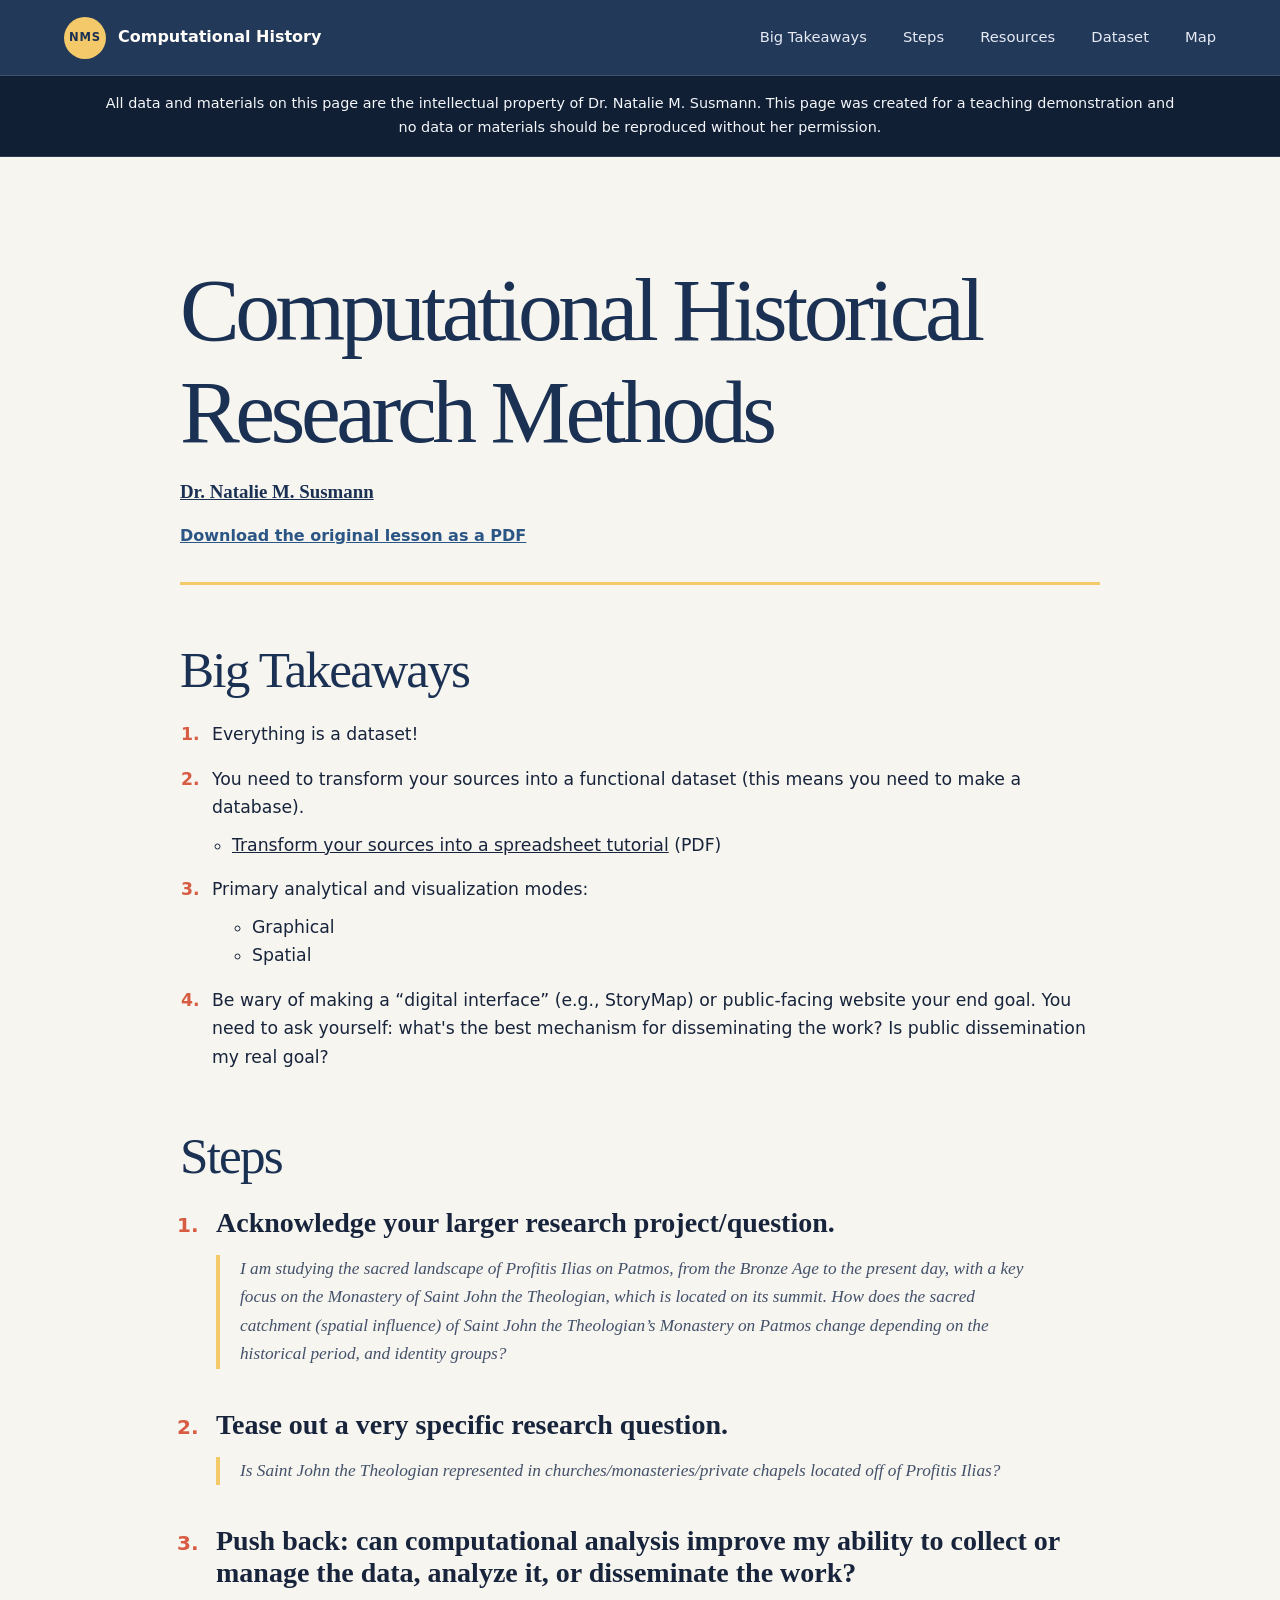
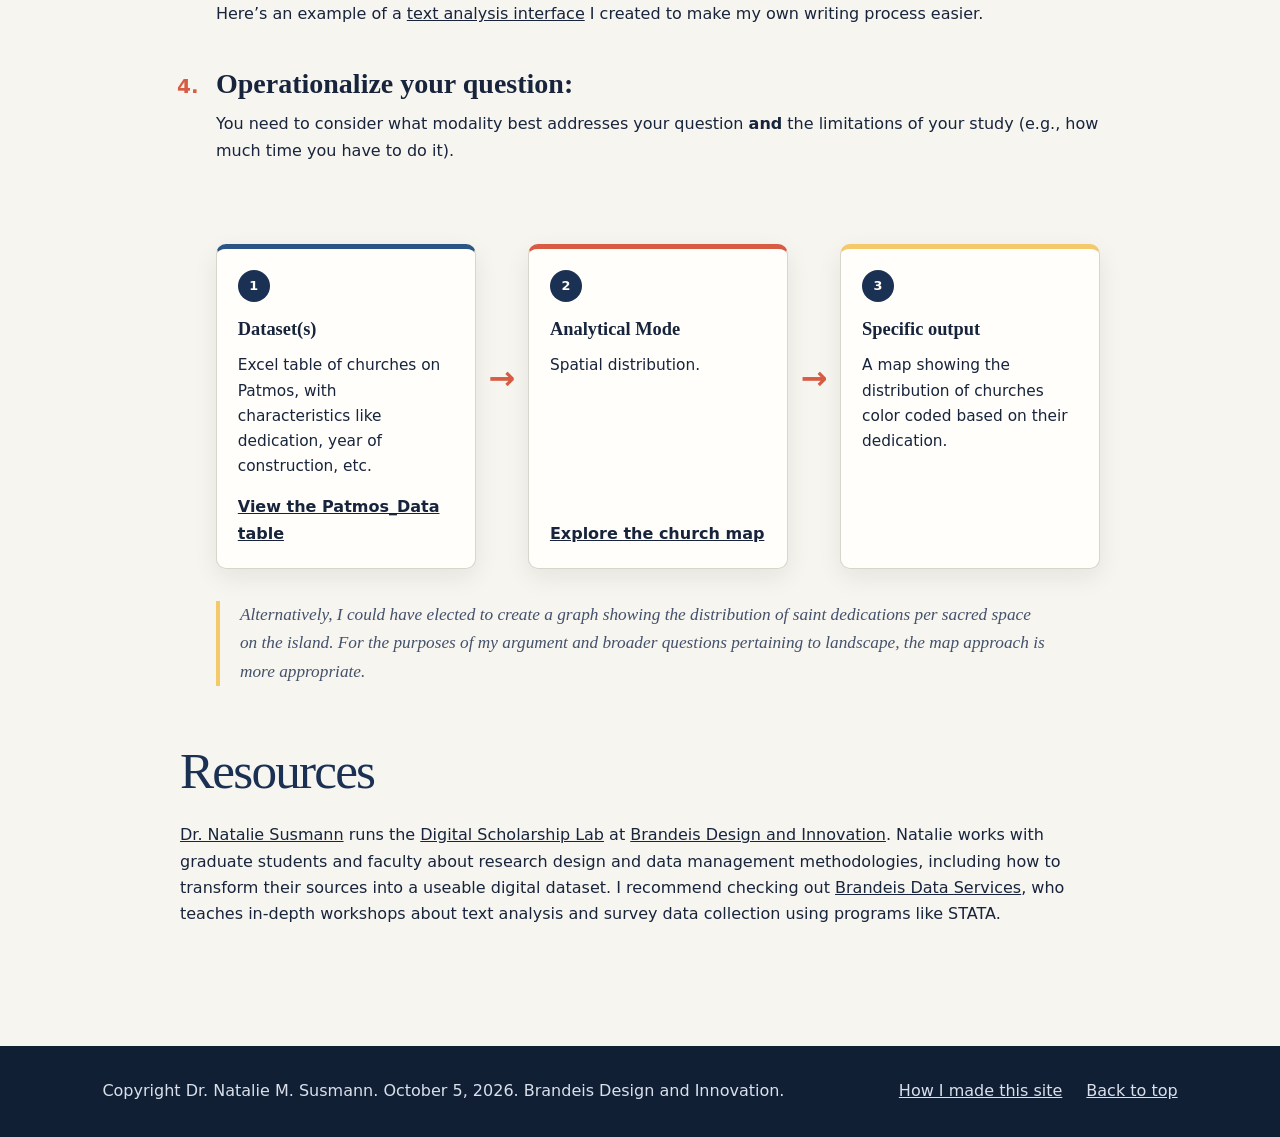
==== index.html @ cb7fd1e1 "Publish computational historical research teaching site" ====
<!doctype html>
<html lang="en">
  <head>
    <meta charset="UTF-8" />
    <meta name="viewport" content="width=device-width, initial-scale=1.0" />
    <meta name="description" content="A teaching guide to computational historical research methods." />
    <title>Computational Historical Research Methods</title>
    <link
      rel="icon"
      type="image/svg+xml"
      href="data:image/svg+xml,%3Csvg xmlns='http://www.w3.org/2000/svg' viewBox='0 0 64 64'%3E%3Crect width='64' height='64' rx='12' fill='%231b3154'/%3E%3Cpath d='M17 15h30v6H17zm0 14h30v6H17zm0 14h20v6H17z' fill='%23f3c969'/%3E%3Ccircle cx='46' cy='46' r='8' fill='%23d85b43'/%3E%3C/svg%3E"
    />
    <link rel="stylesheet" href="styles.css" />
  </head>
  <body class="lesson-page">
    <a class="skip-link" href="#content">Skip to main content</a>

    <header class="site-header">
      <a class="wordmark" href="#top" aria-label="Computational Historical Research Methods, home">
        <span class="wordmark-mark" aria-hidden="true">NMS</span>
        <span>Computational History</span>
      </a>
      <nav aria-label="Page sections">
        <a href="#takeaways">Big Takeaways</a>
        <a href="#steps">Steps</a>
        <a href="#resources">Resources</a>
        <a href="dataset.html">Dataset</a>
        <a href="map.html">Map</a>
      </nav>
    </header>

    <main id="content">
      <aside class="ownership-notice">
        All data and materials on this page are the intellectual property of Dr. Natalie M. Susmann.
        This page was created for a teaching demonstration and no data or materials should be
        reproduced without her permission.
      </aside>

      <article class="lesson-sheet" id="top">
        <header class="lesson-title">
          <h1>Computational Historical Research Methods</h1>
          <p class="lesson-author">
            <a href="https://scholarworks.brandeis.edu/esploro/profile/natalie_susmann">Dr. Natalie M. Susmann</a>
          </p>
          <a class="text-download" href="data/Computational_Historical_Research_Methods.pdf" download>
            Download the original lesson as a PDF
          </a>
        </header>

        <section id="takeaways" aria-labelledby="takeaways-title">
          <h2 id="takeaways-title">Big Takeaways</h2>
          <ol class="plain-list numbered-takeaways">
            <li>Everything is a dataset!</li>
            <li>
              You need to transform your sources into a functional dataset (this means you need to make a database).
              <ul class="resource-list">
                <li><a href="data/DSH_Tutorial_Spreadsheet.pdf">Transform your sources into a spreadsheet tutorial</a> (PDF)</li>
              </ul>
            </li>
            <li>
              Primary analytical and visualization modes:
              <ul>
                <li>Graphical</li>
                <li>Spatial</li>
              </ul>
            </li>
            <li>
              Be wary of making a “digital interface” (e.g., StoryMap) or public-facing website your end goal.
              You need to ask yourself: what's the best mechanism for disseminating the work? Is public
              dissemination my real goal?
            </li>
          </ol>
        </section>

        <section id="steps" aria-labelledby="steps-title">
          <h2 id="steps-title">Steps</h2>
          <ol class="lesson-steps">
            <li>
              <h3>Acknowledge your larger research project/question.</h3>
              <p class="source-example">
                <em>I am studying the sacred landscape of Profitis Ilias on Patmos, from the Bronze Age to the present
                day, with a key focus on the Monastery of Saint John the Theologian, which is located on its summit. How
                does the sacred catchment (spatial influence) of Saint John the Theologian’s Monastery on Patmos change
                depending on the historical period, and identity groups?</em>
              </p>
            </li>

            <li>
              <h3>Tease out a very specific research question.</h3>
              <p class="source-example">
                <em>Is Saint John the Theologian represented in churches/monasteries/private chapels located off of
                Profitis Ilias?</em>
              </p>
            </li>

            <li>
              <h3>Push back: can computational analysis improve my ability to collect or manage the data, analyze it, or disseminate the work?</h3>
              <p>
                Here’s an example of a
                <a href="https://nsusmann.github.io/patmos_public_tourism/">text analysis interface</a>
                I created to make my own writing process easier.
              </p>
            </li>

            <li id="operationalize">
              <h3>Operationalize your question:</h3>
              <p>
                You need to consider what modality best addresses your question <strong>and</strong> the limitations of
                your study (e.g., how much time you have to do it).
              </p>
              <div class="operational-flow" aria-label="Dataset to analytical mode to specific output">
                <section class="flow-step">
                  <span class="flow-number">1</span>
                  <strong>Dataset(s)</strong>
                  <p><em>Excel table of churches on Patmos, with characteristics like dedication, year of construction, etc.</em></p>
                  <a href="dataset.html">View the Patmos_Data table</a>
                </section>
                <span class="flow-arrow" aria-hidden="true">→</span>
                <section class="flow-step">
                  <span class="flow-number">2</span>
                  <strong>Analytical Mode</strong>
                  <p><em>Spatial distribution.</em></p>
                  <a href="map.html">Explore the church map</a>
                </section>
                <span class="flow-arrow" aria-hidden="true">→</span>
                <section class="flow-step">
                  <span class="flow-number">3</span>
                  <strong>Specific output</strong>
                  <p><em>A map showing the distribution of churches color coded based on their dedication.</em></p>
                </section>
              </div>

              <p class="source-example final-example">
                <em>Alternatively, I could have elected to create a graph showing the distribution of saint dedications
                per sacred space on the island. For the purposes of my argument and broader questions pertaining to
                landscape, the map approach is more appropriate.</em>
              </p>
            </li>
          </ol>
        </section>

        <section id="resources" aria-labelledby="resources-title">
          <h2 id="resources-title">Resources</h2>
          <p>
            <a href="https://scholarworks.brandeis.edu/esploro/profile/natalie_susmann">Dr. Natalie Susmann</a>
            runs the <a href="https://www.brandeis.edu/library/design-innovation/digital-scholarship.html">Digital Scholarship Lab</a>
            at <a href="https://www.brandeis.edu/library/design-innovation/">Brandeis Design and Innovation</a>.
            Natalie works with graduate students and faculty about research design and data management methodologies,
            including how to transform their sources into a useable digital dataset. I recommend checking out
            <a href="https://guides.library.brandeis.edu/dataservices">Brandeis Data Services</a>, who teaches in-depth
            workshops about text analysis and survey data collection using programs like STATA.
          </p>
        </section>
      </article>
    </main>

    <footer>
      <p>Copyright Dr. Natalie M. Susmann. October 5, 2026. Brandeis Design and Innovation.</p>
      <div class="footer-links">
        <a href="how-i-made-this-site.html">How I made this site</a>
        <a href="#top">Back to top</a>
      </div>
    </footer>
  </body>
</html>
---- styles.css ----
:root {
  --ink: #17243c;
  --ink-soft: #43516b;
  --paper: #f7f5ef;
  --white: #fffefa;
  --navy: #1b3154;
  --blue: #2a5585;
  --gold: #f3c969;
  --gold-soft: #fff1c4;
  --coral: #d85b43;
  --line: #d8d5cb;
  --shadow: 0 16px 50px rgba(23, 36, 60, 0.1);
  --radius: 18px;
  font-family: Inter, ui-sans-serif, system-ui, -apple-system, BlinkMacSystemFont, "Segoe UI", sans-serif;
  color: var(--ink);
  background: var(--paper);
  font-synthesis: none;
}

* { box-sizing: border-box; }

html { scroll-behavior: smooth; }

body { margin: 0; background: var(--paper); line-height: 1.65; }

a { color: inherit; }

.skip-link {
  position: fixed;
  top: 0.5rem;
  left: 0.5rem;
  z-index: 100;
  padding: 0.75rem 1rem;
  color: white;
  background: var(--navy);
  transform: translateY(-150%);
}

.skip-link:focus { transform: translateY(0); }

.site-header {
  position: sticky;
  top: 0;
  z-index: 10;
  display: flex;
  align-items: center;
  justify-content: space-between;
  min-height: 76px;
  padding: 0.75rem clamp(1.25rem, 5vw, 5rem);
  color: var(--white);
  background: rgba(27, 49, 84, 0.96);
  border-bottom: 1px solid rgba(255, 255, 255, 0.12);
  backdrop-filter: blur(12px);
}

.wordmark { display: inline-flex; gap: 0.75rem; align-items: center; font-weight: 750; text-decoration: none; }

.wordmark-mark {
  display: grid;
  place-items: center;
  width: 42px;
  height: 42px;
  color: var(--navy);
  background: var(--gold);
  border-radius: 50%;
  font-size: 0.72rem;
  letter-spacing: 0.08em;
}

nav { display: flex; gap: clamp(0.9rem, 3vw, 2.25rem); }
nav a { font-size: 0.92rem; text-decoration: none; color: #e6ebf4; }
nav a:hover, nav a:focus-visible { color: var(--gold); }

.ownership-notice {
  margin: 0;
  padding: 1rem clamp(1.25rem, 8vw, 9rem);
  color: #f4f6fa;
  background: #111f35;
  border-bottom: 1px solid rgba(255, 255, 255, 0.12);
  font-size: 0.9rem;
  text-align: center;
}

.practice-banner {
  margin: 0;
  padding: 0.9rem clamp(1.25rem, 8vw, 9rem);
  color: var(--navy);
  background: var(--gold);
  font-family: Georgia, "Times New Roman", serif;
  font-size: clamp(1.05rem, 2vw, 1.3rem);
  font-weight: 700;
  text-align: center;
}

.hero {
  display: grid;
  grid-template-columns: minmax(0, 1.3fr) minmax(300px, 0.7fr);
  gap: clamp(2rem, 7vw, 7rem);
  align-items: center;
  min-height: 680px;
  padding: clamp(5rem, 10vw, 9rem) clamp(1.25rem, 8vw, 9rem);
  color: var(--white);
  background:
    radial-gradient(circle at 78% 24%, rgba(243, 201, 105, 0.18), transparent 24%),
    repeating-linear-gradient(120deg, transparent 0 80px, rgba(255, 255, 255, 0.025) 80px 81px),
    var(--navy);
}

.eyebrow, .card-label, .step-label, .example-kicker {
  margin: 0 0 0.7rem;
  font-size: 0.78rem;
  font-weight: 800;
  letter-spacing: 0.14em;
  text-transform: uppercase;
}

.eyebrow { color: var(--coral); }
.hero .eyebrow, .process-card .card-label { color: var(--gold); }

h1, h2, h3, h4, p { margin-top: 0; }
h1, h2, h3, h4 { line-height: 1.14; }

h1 {
  max-width: 840px;
  margin-bottom: 1.4rem;
  font-family: Georgia, "Times New Roman", serif;
  font-size: clamp(3rem, 7vw, 6.8rem);
  font-weight: 500;
  letter-spacing: -0.05em;
}

h1 em { color: var(--gold); font-weight: inherit; }

.lede { max-width: 660px; margin-bottom: 2.25rem; color: #dce4f1; font-size: clamp(1.1rem, 2vw, 1.35rem); }

.button, .copy-button {
  display: inline-flex;
  align-items: center;
  justify-content: center;
  min-height: 48px;
  padding: 0.7rem 1.15rem;
  border: 0;
  border-radius: 8px;
  background: var(--gold);
  color: var(--navy);
  font: inherit;
  font-weight: 800;
  text-decoration: none;
  cursor: pointer;
}

.button:hover, .button:focus-visible, .copy-button:hover, .copy-button:focus-visible { background: #ffda7c; }

.process-card {
  padding: clamp(1.5rem, 3vw, 2.2rem);
  border: 1px solid rgba(255, 255, 255, 0.18);
  border-radius: var(--radius);
  background: rgba(255, 255, 255, 0.07);
  box-shadow: var(--shadow);
}

.process-card ol { margin: 0; padding: 0; list-style: none; }
.process-card li { display: flex; gap: 1rem; align-items: center; padding: 1.05rem 0; border-top: 1px solid rgba(255, 255, 255, 0.14); }
.process-card li span { color: var(--gold); font-size: 0.78rem; font-weight: 800; }

.section { padding: clamp(4.5rem, 9vw, 8rem) clamp(1.25rem, 8vw, 9rem); }

.section-heading { margin-bottom: 2.5rem; }
h2 { max-width: 850px; margin-bottom: 1rem; font-family: Georgia, "Times New Roman", serif; font-size: clamp(2.25rem, 5vw, 4.7rem); font-weight: 500; letter-spacing: -0.035em; }

.takeaway-grid { display: grid; grid-template-columns: repeat(2, 1fr); gap: 1rem; }

.takeaway {
  min-height: 260px;
  padding: clamp(1.5rem, 3vw, 2.4rem);
  border: 1px solid var(--line);
  border-radius: var(--radius);
  background: var(--white);
}

.takeaway-featured { color: var(--white); background: var(--blue); border-color: var(--blue); }
.takeaway-caution { background: var(--gold-soft); border-color: #e6c461; }
.takeaway-number { display: inline-block; margin-bottom: 3.5rem; color: var(--coral); font-size: 0.8rem; font-weight: 850; }
.takeaway-featured .takeaway-number { color: var(--gold); }
.takeaway h3 { max-width: 480px; margin-bottom: 0.75rem; font-family: Georgia, "Times New Roman", serif; font-size: clamp(1.5rem, 3vw, 2.2rem); font-weight: 500; }
.takeaway p { max-width: 590px; margin-bottom: 0; color: var(--ink-soft); }
.takeaway-featured p { color: #e5edf7; }
.takeaway-link { display: inline-block; margin-top: 1.2rem; color: var(--navy); font-weight: 800; }
.takeaway-link:hover, .takeaway-link:focus-visible { color: var(--coral); }

.example-slot {
  display: grid;
  grid-template-columns: 1fr 1fr;
  gap: 1.5rem;
  align-items: center;
  margin-top: 1rem;
  padding: 1.25rem 1.5rem;
  border: 2px dashed #aeb4bf;
  border-radius: 14px;
  color: var(--ink-soft);
  background: rgba(255, 255, 255, 0.35);
}

.example-slot h3, .example-slot h4 { margin-bottom: 0; color: var(--ink); }
.example-kicker { margin-bottom: 0.25rem; color: var(--coral); }
.placeholder { margin: 0; font-style: italic; text-align: right; }

.resource-card {
  display: grid;
  grid-template-columns: minmax(0, 1.2fr) minmax(280px, 0.8fr);
  gap: 2rem;
  align-items: center;
  margin-top: 1.5rem;
  padding: clamp(1.5rem, 4vw, 2.5rem);
  border-radius: var(--radius);
  color: var(--white);
  background: var(--navy);
  box-shadow: var(--shadow);
}

.resource-card h3 { margin-bottom: 0.7rem; font-family: Georgia, "Times New Roman", serif; font-size: clamp(1.65rem, 3vw, 2.4rem); font-weight: 500; }
.resource-card p:not(.example-kicker) { margin-bottom: 0; color: #dce4f1; }
.resource-card .example-kicker { color: var(--gold); }
.resource-actions { display: grid; gap: 0.7rem; }
.resource-link { display: flex; justify-content: space-between; gap: 1rem; padding: 0.9rem 1rem; border: 1px solid rgba(255, 255, 255, 0.2); border-radius: 8px; background: rgba(255, 255, 255, 0.08); font-weight: 750; text-decoration: none; }
.resource-link:hover, .resource-link:focus-visible { border-color: var(--gold); background: rgba(243, 201, 105, 0.12); }
.resource-link span { color: var(--gold); font-size: 0.75rem; letter-spacing: 0.08em; }

.method { background: var(--white); }
.method-heading { display: grid; grid-template-columns: 1.6fr 0.8fr; gap: 3rem; align-items: end; }
.method-heading > p { color: var(--ink-soft); font-size: 1.08rem; }
.steps { max-width: 1180px; margin: 0 auto; }
.step { display: grid; grid-template-columns: 90px 1fr; gap: clamp(1.2rem, 4vw, 3rem); padding: 4rem 0; border-top: 1px solid var(--line); }
.step-marker span { display: grid; place-items: center; width: 62px; height: 62px; border-radius: 50%; color: var(--white); background: var(--navy); font-weight: 850; }
.step-label { color: var(--coral); }
.step h3 { max-width: 860px; font-family: Georgia, "Times New Roman", serif; font-size: clamp(1.8rem, 3.4vw, 3.2rem); font-weight: 500; }
blockquote { margin: 2rem 0 0; padding: 1.5rem 1.75rem; border-left: 5px solid var(--gold); background: var(--paper); font-family: Georgia, "Times New Roman", serif; font-size: clamp(1.05rem, 2vw, 1.25rem); }
.step-question { max-width: 800px; font-size: 1.18rem; }
.challenge-grid { display: grid; grid-template-columns: repeat(3, 1fr); gap: 0.75rem; margin: 1.75rem 0; }
.challenge-grid span { padding: 1rem; border: 1px solid var(--line); border-radius: 10px; background: var(--paper); text-align: center; font-weight: 750; }
.compact { margin-top: 2rem; }
.operation-grid { display: grid; grid-template-columns: repeat(3, 1fr); gap: 1rem; margin: 2rem 0; }
.operation-grid section { padding: 1.5rem; border-radius: 14px; color: white; background: var(--navy); }
.operation-grid section:nth-child(2) { background: var(--blue); }
.operation-grid section:nth-child(3) { color: var(--navy); background: var(--gold); }
.operation-grid h4 { font-size: 1.25rem; }
.operation-grid p { margin-bottom: 0; }
.operation-number { font-size: 0.78rem; font-weight: 850; opacity: 0.8; }
.operation-link { display: inline-block; margin-top: 1.1rem; color: var(--gold); font-weight: 800; }
.operation-grid section:nth-child(2) .operation-link { color: var(--gold); }
.operation-grid section:nth-child(3) .operation-link { color: var(--navy); }
.alternative { margin-top: 1rem; padding: 2rem; border: 1px solid var(--line); border-radius: var(--radius); background: var(--paper); }
.alternative .callout { margin: 1.5rem 0 0; padding-top: 1.5rem; border-top: 1px solid var(--line); }

.framework {
  display: grid;
  grid-template-columns: 1fr auto;
  gap: 1.5rem 3rem;
  align-items: center;
  color: var(--white);
  background: var(--coral);
}
.framework .eyebrow { color: var(--gold-soft); }
.framework h2 { margin-bottom: 0.8rem; font-size: clamp(2.25rem, 5vw, 4rem); }
.framework p { max-width: 780px; margin-bottom: 0; }
.copy-status { grid-column: 2; min-height: 1.6rem; font-size: 0.9rem; text-align: center; }

footer { display: flex; justify-content: space-between; padding: 2rem clamp(1.25rem, 8vw, 9rem); color: #d9e0ec; background: #111f35; }
footer p { margin: 0; }

.back-link { color: #e6ebf4; font-weight: 700; text-decoration: none; }
.back-link:hover, .back-link:focus-visible { color: var(--gold); }
.dataset-notice { padding-top: 1.2rem; padding-bottom: 1.2rem; background: var(--coral); }

.dataset-page main { min-height: 75vh; }
.dataset-intro { padding: clamp(4rem, 8vw, 7rem) clamp(1.25rem, 6vw, 6rem) 2.5rem; color: var(--white); background: var(--navy); }
.dataset-intro h1, .map-intro h1 { max-width: none; margin-bottom: 1rem; font-size: clamp(2.8rem, 6vw, 5.6rem); }
.dataset-intro > p:not(.eyebrow):not(.table-summary) { max-width: 850px; color: #dce4f1; font-size: 1.1rem; }
.dataset-actions { display: grid; grid-template-columns: minmax(240px, 1fr); gap: 0.45rem; max-width: 760px; margin-top: 2rem; }
.dataset-actions label { font-size: 0.83rem; font-weight: 800; letter-spacing: 0.06em; text-transform: uppercase; }
.dataset-actions input { min-height: 52px; padding: 0.8rem 1rem; border: 2px solid transparent; border-radius: 8px; color: var(--ink); background: var(--white); font: inherit; }
.dataset-actions input:focus { border-color: var(--gold); outline: none; }
.table-summary { margin: 1rem 0 0; color: var(--gold); font-weight: 750; }
.table-shell { position: relative; margin: clamp(1rem, 3vw, 2.5rem); overflow: auto; max-height: 72vh; border: 1px solid var(--line); border-radius: 12px; background: var(--white); box-shadow: var(--shadow); }
.table-shell table { width: max-content; min-width: 100%; border-collapse: separate; border-spacing: 0; font-size: 0.88rem; }
.table-shell th, .table-shell td { max-width: 360px; padding: 0.75rem 0.9rem; border-right: 1px solid #e2e4e8; border-bottom: 1px solid #e2e4e8; vertical-align: top; text-align: left; overflow-wrap: anywhere; }
.table-shell th { position: sticky; top: 0; z-index: 2; min-width: 110px; color: var(--white); background: var(--blue); font-size: 0.78rem; text-transform: capitalize; }
.table-shell th button { all: unset; display: flex; gap: 0.45rem; align-items: center; width: 100%; color: inherit; font: inherit; font-weight: 800; cursor: pointer; }
.table-shell th button::after { content: "↕"; margin-left: auto; color: var(--gold); font-size: 0.9rem; }
.table-shell th button[data-direction="ascending"]::after { content: "↑"; }
.table-shell th button[data-direction="descending"]::after { content: "↓"; }
.table-shell th button:focus-visible { outline: 2px solid var(--gold); outline-offset: 3px; }
.table-shell tbody tr:nth-child(even) { background: #f3f6f9; }
.table-shell tbody tr:hover { background: var(--gold-soft); }
.table-empty { padding: 3rem; text-align: center; }

.map-page main { min-height: 78vh; background: #e8edf2; }
.map-intro { display: grid; grid-template-columns: minmax(0, 1fr) auto; gap: 2rem; align-items: end; padding: clamp(3rem, 6vw, 5rem) clamp(1.25rem, 5vw, 5rem) 2.5rem; color: var(--white); background: var(--navy); }
.map-intro > div > p:last-child { max-width: 760px; margin-bottom: 0; color: #dce4f1; }
.map-modes { display: flex; flex-wrap: wrap; gap: 0.55rem; max-width: 520px; margin: 0; padding: 0; border: 0; }
.map-modes legend { width: 100%; margin-bottom: 0.25rem; color: var(--gold); font-size: 0.78rem; font-weight: 800; letter-spacing: 0.12em; text-transform: uppercase; }
.map-modes label { display: flex; gap: 0.45rem; align-items: center; padding: 0.65rem 0.8rem; border: 1px solid rgba(255, 255, 255, 0.2); border-radius: 8px; background: rgba(255, 255, 255, 0.07); cursor: pointer; }
.map-modes label:has(input:checked) { color: var(--navy); background: var(--gold); border-color: var(--gold); }
.map-layout { display: grid; grid-template-columns: minmax(0, 1fr) 310px; gap: 1rem; padding: 1rem; }
.map-frame { position: relative; min-height: 680px; overflow: hidden; border-radius: 14px; background: #c8d2dc; box-shadow: var(--shadow); }
#church-map, .map-fallback { width: 100%; height: 100%; min-height: 680px; border: 0; }
.map-setup { position: absolute; top: 1rem; right: 1rem; max-width: 420px; padding: 1rem 1.2rem; border: 1px solid #d5ab44; border-radius: 10px; color: var(--ink); background: rgba(255, 241, 196, 0.96); box-shadow: var(--shadow); }
.map-setup p:last-child { margin-bottom: 0; }
.map-setup code { font-size: 0.9em; }
.map-legend { max-height: 680px; overflow: auto; padding: 1.5rem; border-radius: 14px; background: var(--white); box-shadow: var(--shadow); }
.map-legend h2 { margin-bottom: 1rem; font-size: 1.8rem; }
.legend-item { display: flex; gap: 0.65rem; align-items: center; padding: 0.38rem 0; font-size: 0.88rem; }
.legend-swatch { flex: 0 0 auto; width: 16px; height: 16px; border: 2px solid white; border-radius: 50%; box-shadow: 0 0 0 1px #a4abb6; }
.year-ramp { display: flex; justify-content: space-between; margin-bottom: 0.8rem; padding-top: 1.15rem; background: linear-gradient(90deg, hsl(44 78% 57%), hsl(10 78% 50%)) top / 100% 12px no-repeat; font-size: 0.82rem; font-weight: 750; }
.map-count { margin: 1.2rem 0 0; padding-top: 1rem; border-top: 1px solid var(--line); color: var(--ink-soft); font-size: 0.9rem; }
.map-popup { display: grid; gap: 0.25rem; min-width: 200px; color: var(--ink); }
.map-popup strong { font-family: Georgia, "Times New Roman", serif; font-size: 1.05rem; }
.map-popup span { font-size: 0.88rem; }

@media (max-width: 850px) {
  .site-header nav { display: none; }
  .hero { grid-template-columns: 1fr; min-height: auto; }
  .process-card { max-width: 520px; }
  .takeaway-grid, .method-heading, .operation-grid, .resource-card, .map-intro, .map-layout { grid-template-columns: 1fr; }
  .step { grid-template-columns: 62px 1fr; }
  .challenge-grid { grid-template-columns: 1fr; }
  .framework { grid-template-columns: 1fr; }
  .copy-button { width: fit-content; }
  .copy-status { grid-column: auto; text-align: left; }
  .map-legend { max-height: none; }
}

@media (max-width: 560px) {
  .site-header { min-height: 66px; }
  .wordmark > span:last-child { display: none; }
  .hero { padding-top: 4.5rem; }
  h1 { font-size: clamp(2.65rem, 14vw, 4.2rem); }
  .step { grid-template-columns: 1fr; padding: 3rem 0; }
  .step-marker span { width: 52px; height: 52px; }
  .example-slot { grid-template-columns: 1fr; }
  .placeholder { text-align: left; }
  footer { flex-direction: column; gap: 0.75rem; }
  .back-link { max-width: 180px; font-size: 0.82rem; text-align: right; }
  .map-frame, #church-map, .map-fallback { min-height: 540px; }
}

@media (prefers-reduced-motion: reduce) {
  html { scroll-behavior: auto; }
}

/* Main lesson: intentionally follows the source handout's simple list structure. */
.lesson-page { background: var(--paper); }
.lesson-page .ownership-notice { position: relative; }
.lesson-sheet { width: min(920px, calc(100% - 2.5rem)); margin: 0 auto; padding: clamp(3.5rem, 8vw, 7rem) 0; }
.lesson-title { margin-bottom: 3.5rem; padding-bottom: 2rem; border-bottom: 3px solid var(--gold); }
.lesson-title h1 { max-width: 850px; margin-bottom: 1.25rem; color: var(--navy); font-size: clamp(2.8rem, 7vw, 5.7rem); }
.lesson-author { margin: -0.45rem 0 1rem; font-family: Georgia, "Times New Roman", serif; font-size: 1.18rem; }
.lesson-author a { color: var(--navy); font-weight: 700; }
.text-download { display: inline-block; color: var(--blue); font-weight: 800; }
.lesson-sheet section { margin-top: 3.5rem; }
.lesson-sheet h2 { margin-bottom: 1.35rem; color: var(--navy); font-size: clamp(2rem, 4vw, 3.25rem); }
.lesson-sheet h3 { margin-bottom: 0.75rem; color: var(--ink); font-family: Georgia, "Times New Roman", serif; font-size: clamp(1.3rem, 2.4vw, 1.75rem); font-weight: 600; }
.plain-list, .lesson-steps { padding-left: 1.6rem; }
.plain-list > li { margin-bottom: 1rem; padding-left: 0.4rem; font-size: 1.08rem; }
.numbered-takeaways > li::marker { color: var(--coral); font-weight: 900; }
.plain-list ul { margin-top: 0.55rem; }
.resource-list { padding-left: 1.25rem; }
.resource-list li { margin: 0.25rem 0; }
.lesson-steps > li { margin-bottom: 2.5rem; padding-left: 0.65rem; }
.lesson-steps > li::marker { color: var(--coral); font-size: 1.25rem; font-weight: 900; }
.source-example { max-width: 830px; margin: 1rem 0 0; padding-left: 1.25rem; border-left: 4px solid var(--gold); color: var(--ink-soft); font-family: Georgia, "Times New Roman", serif; font-size: 1.08rem; }
.operational-flow { display: grid; grid-template-columns: minmax(0, 1fr) auto minmax(0, 1fr) auto minmax(0, 1fr); gap: 0.8rem; align-items: stretch; margin: 1.5rem 0 0; }
.flow-step { display: flex; flex-direction: column; min-width: 0; padding: 1.3rem; border: 1px solid var(--line); border-top: 5px solid var(--blue); border-radius: 10px; background: var(--white); box-shadow: 0 8px 24px rgba(17, 31, 53, 0.08); }
.flow-step:nth-of-type(2) { border-top-color: var(--coral); }
.flow-step:nth-of-type(3) { border-top-color: var(--gold); }
.flow-number { display: grid; place-items: center; width: 2rem; height: 2rem; margin-bottom: 0.75rem; border-radius: 50%; color: var(--white); background: var(--navy); font-size: 0.8rem; font-weight: 900; }
.flow-step strong { font-family: Georgia, "Times New Roman", serif; font-size: 1.15rem; }
.flow-step p { margin: 0.55rem 0 0.9rem; font-size: 0.96rem; }
.flow-step a { width: fit-content; margin-top: auto; font-weight: 800; }
.flow-arrow { align-self: center; color: var(--coral); font-size: 2rem; font-weight: 900; }
.final-example { margin-top: 2rem; }
.footer-links { display: flex; flex-wrap: wrap; gap: 1rem 1.5rem; }
.process-page .lesson-sheet { max-width: 860px; }
.process-page .lesson-sheet > p, .process-page .lesson-sheet li { font-size: 1.06rem; }
.process-page .lesson-sheet ol { padding-left: 1.6rem; }
.process-page .lesson-sheet li { margin-bottom: 1.2rem; padding-left: 0.35rem; }
.model-note { margin-top: 2rem; padding-top: 1.25rem; border-top: 1px solid var(--line); color: var(--ink-soft); }

@media (max-width: 560px) {
  .lesson-sheet { width: min(100% - 2rem, 920px); padding-top: 2.5rem; }
  .lesson-title { margin-bottom: 2.5rem; }
  .lesson-sheet section { margin-top: 2.5rem; }
  .operational-flow { grid-template-columns: 1fr; }
  .flow-arrow { transform: rotate(90deg); justify-self: center; }
}
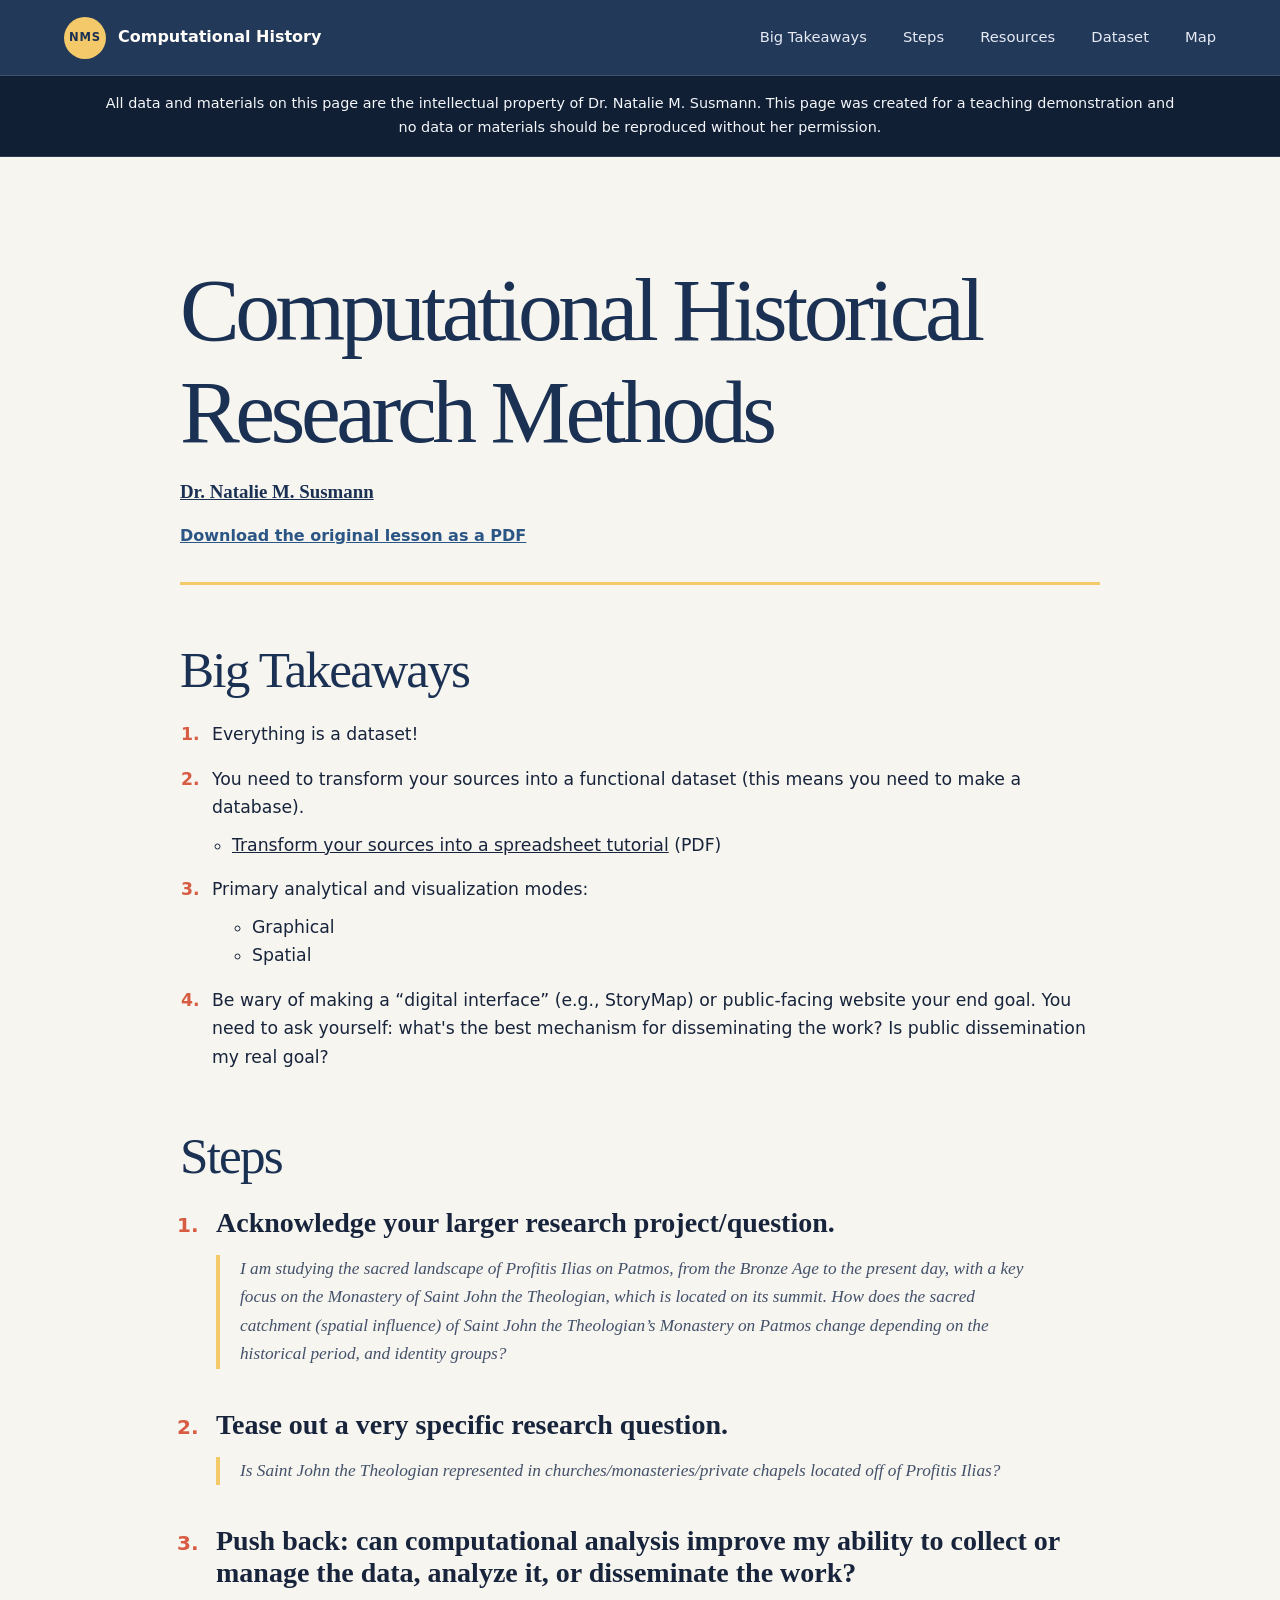
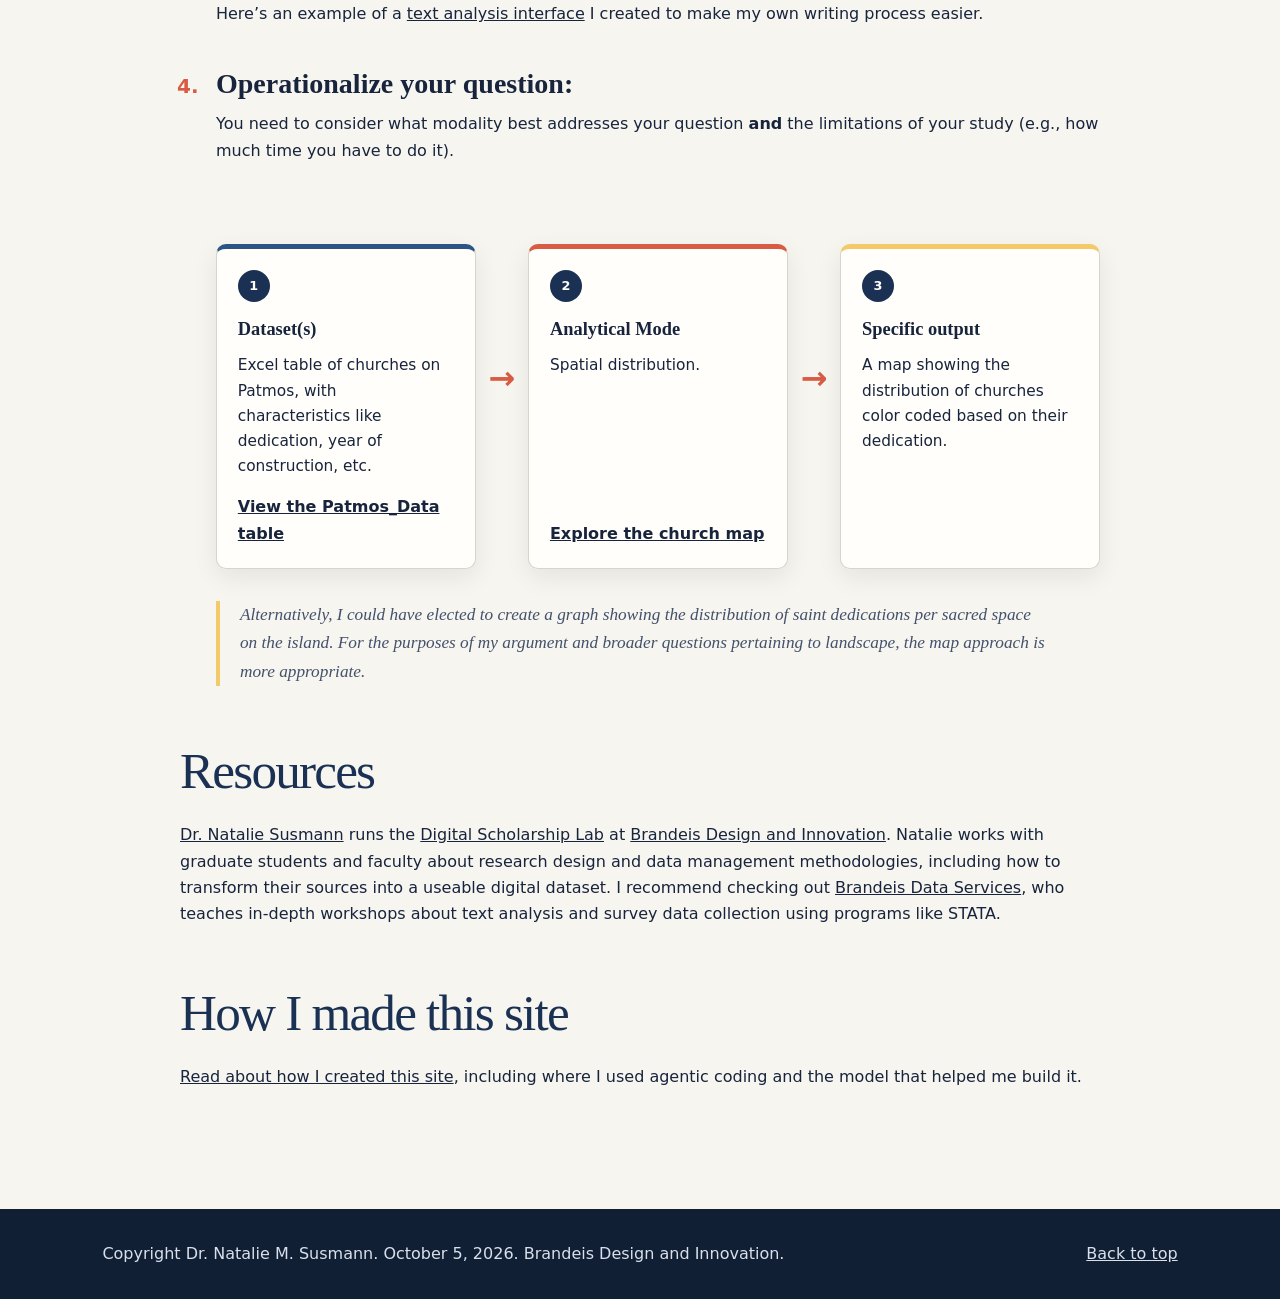
==== commit 8be60da2: "Move site creation link into resources" ====
--- a/index.html
+++ b/index.html
@@ -151,13 +151,20 @@
             workshops about text analysis and survey data collection using programs like STATA.
           </p>
         </section>
+
+        <section id="how-i-made-this-site" aria-labelledby="how-i-made-title">
+          <h2 id="how-i-made-title">How I made this site</h2>
+          <p>
+            <a href="how-i-made-this-site.html">Read about how I created this site</a>, including where I used
+            agentic coding and the model that helped me build it.
+          </p>
+        </section>
       </article>
     </main>
 
     <footer>
       <p>Copyright Dr. Natalie M. Susmann. October 5, 2026. Brandeis Design and Innovation.</p>
       <div class="footer-links">
-        <a href="how-i-made-this-site.html">How I made this site</a>
         <a href="#top">Back to top</a>
       </div>
     </footer>
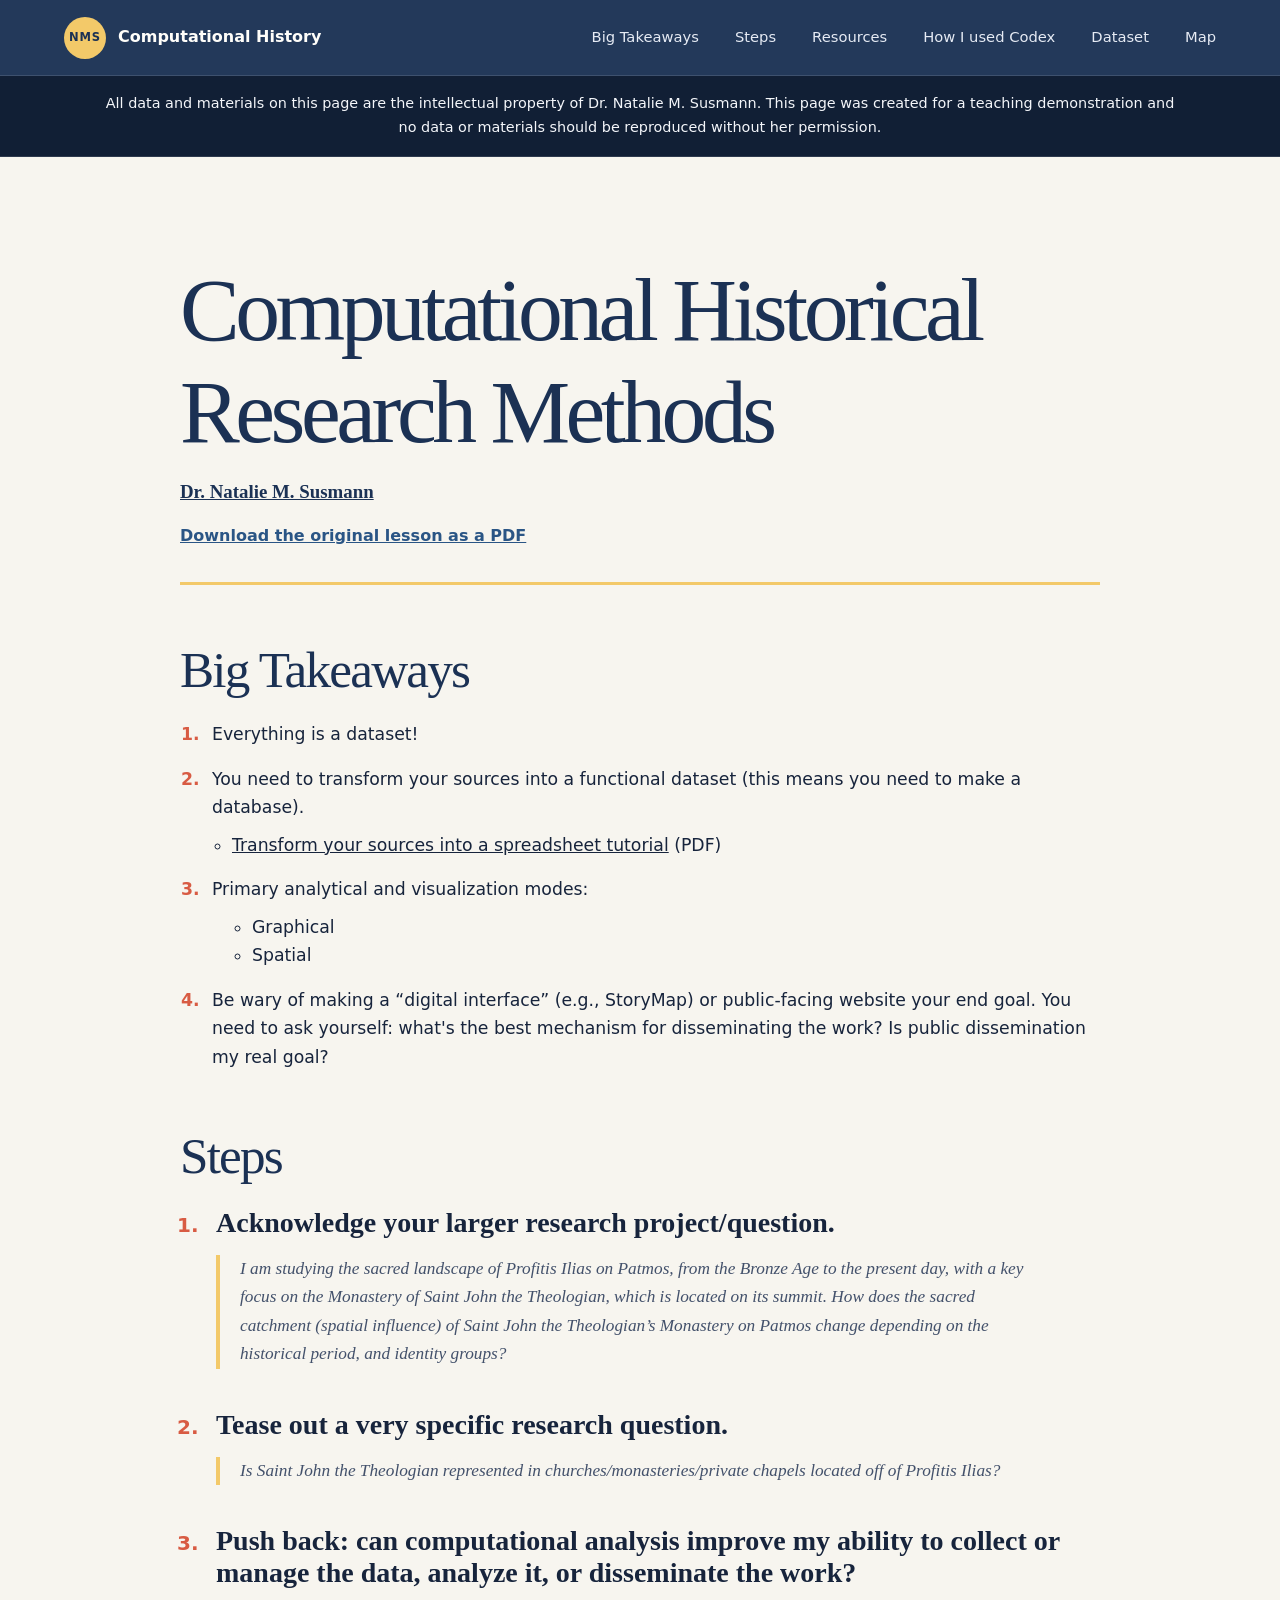
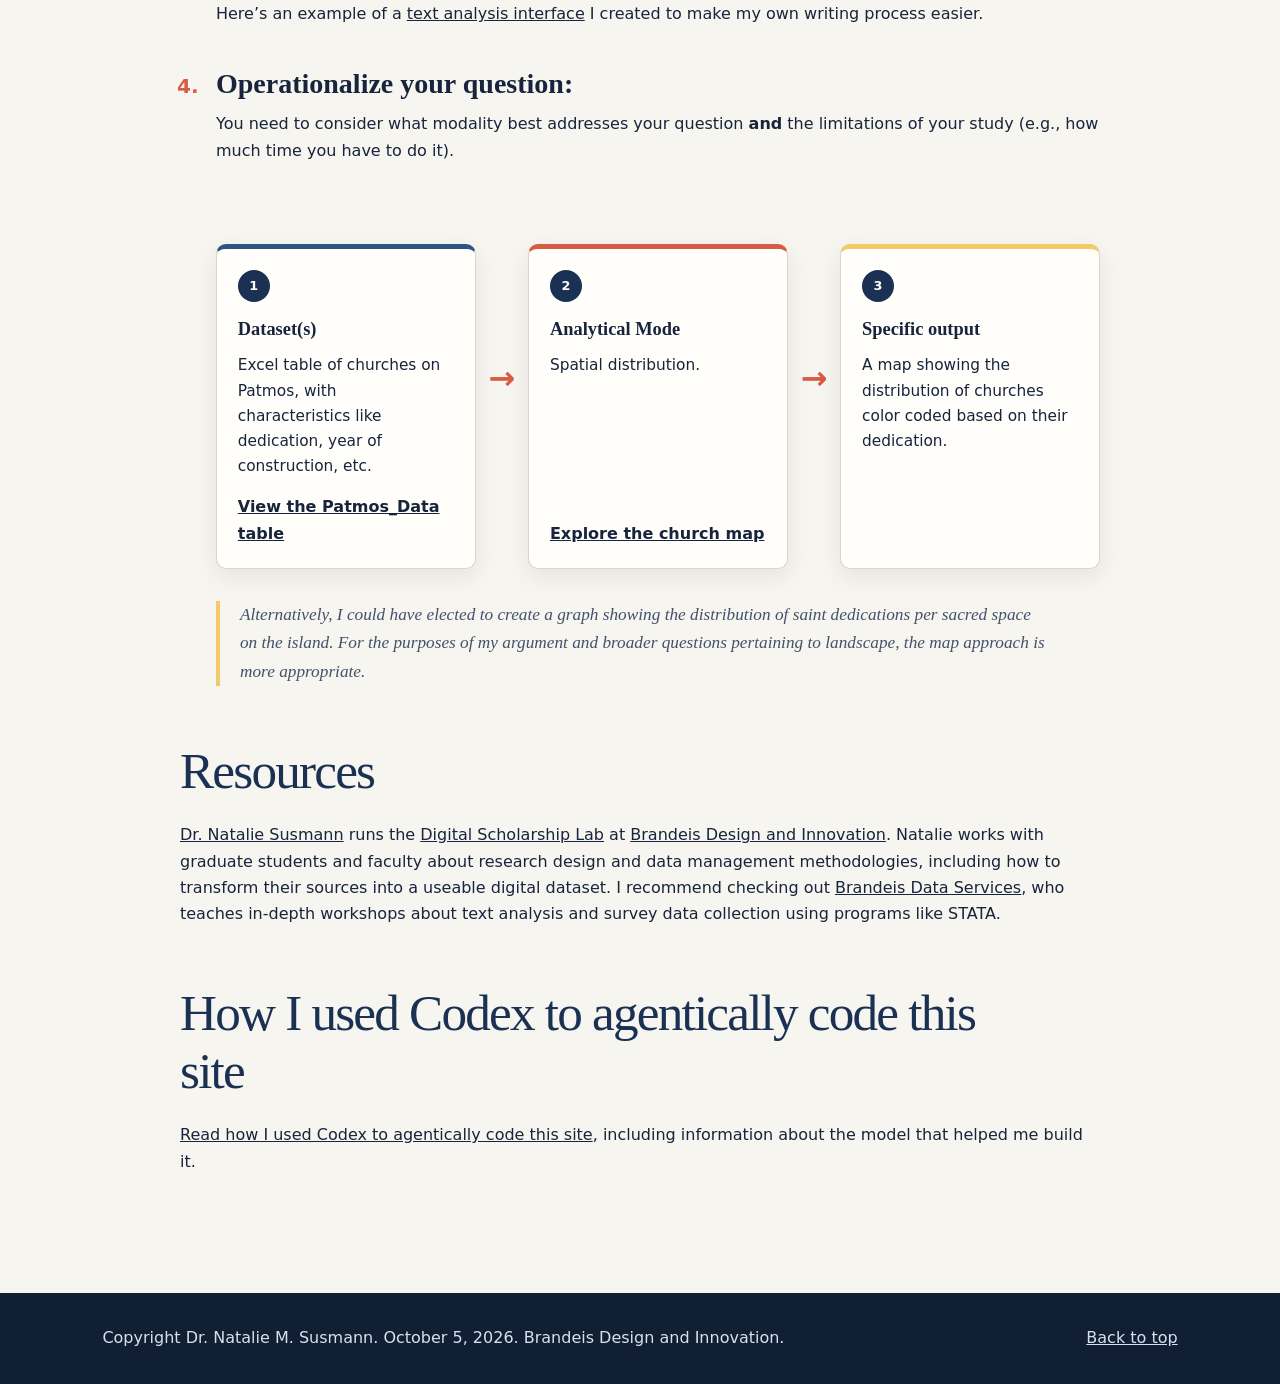
==== commit d46b78f5: "Rename Codex process section and add navigation link" ====
--- a/index.html
+++ b/index.html
@@ -24,6 +24,7 @@
         <a href="#takeaways">Big Takeaways</a>
         <a href="#steps">Steps</a>
         <a href="#resources">Resources</a>
+        <a href="how-i-made-this-site.html">How I used Codex</a>
         <a href="dataset.html">Dataset</a>
         <a href="map.html">Map</a>
       </nav>
@@ -153,10 +154,10 @@
         </section>
 
         <section id="how-i-made-this-site" aria-labelledby="how-i-made-title">
-          <h2 id="how-i-made-title">How I made this site</h2>
+          <h2 id="how-i-made-title">How I used Codex to agentically code this site</h2>
           <p>
-            <a href="how-i-made-this-site.html">Read about how I created this site</a>, including where I used
-            agentic coding and the model that helped me build it.
+            <a href="how-i-made-this-site.html">Read how I used Codex to agentically code this site</a>, including
+            information about the model that helped me build it.
           </p>
         </section>
       </article>
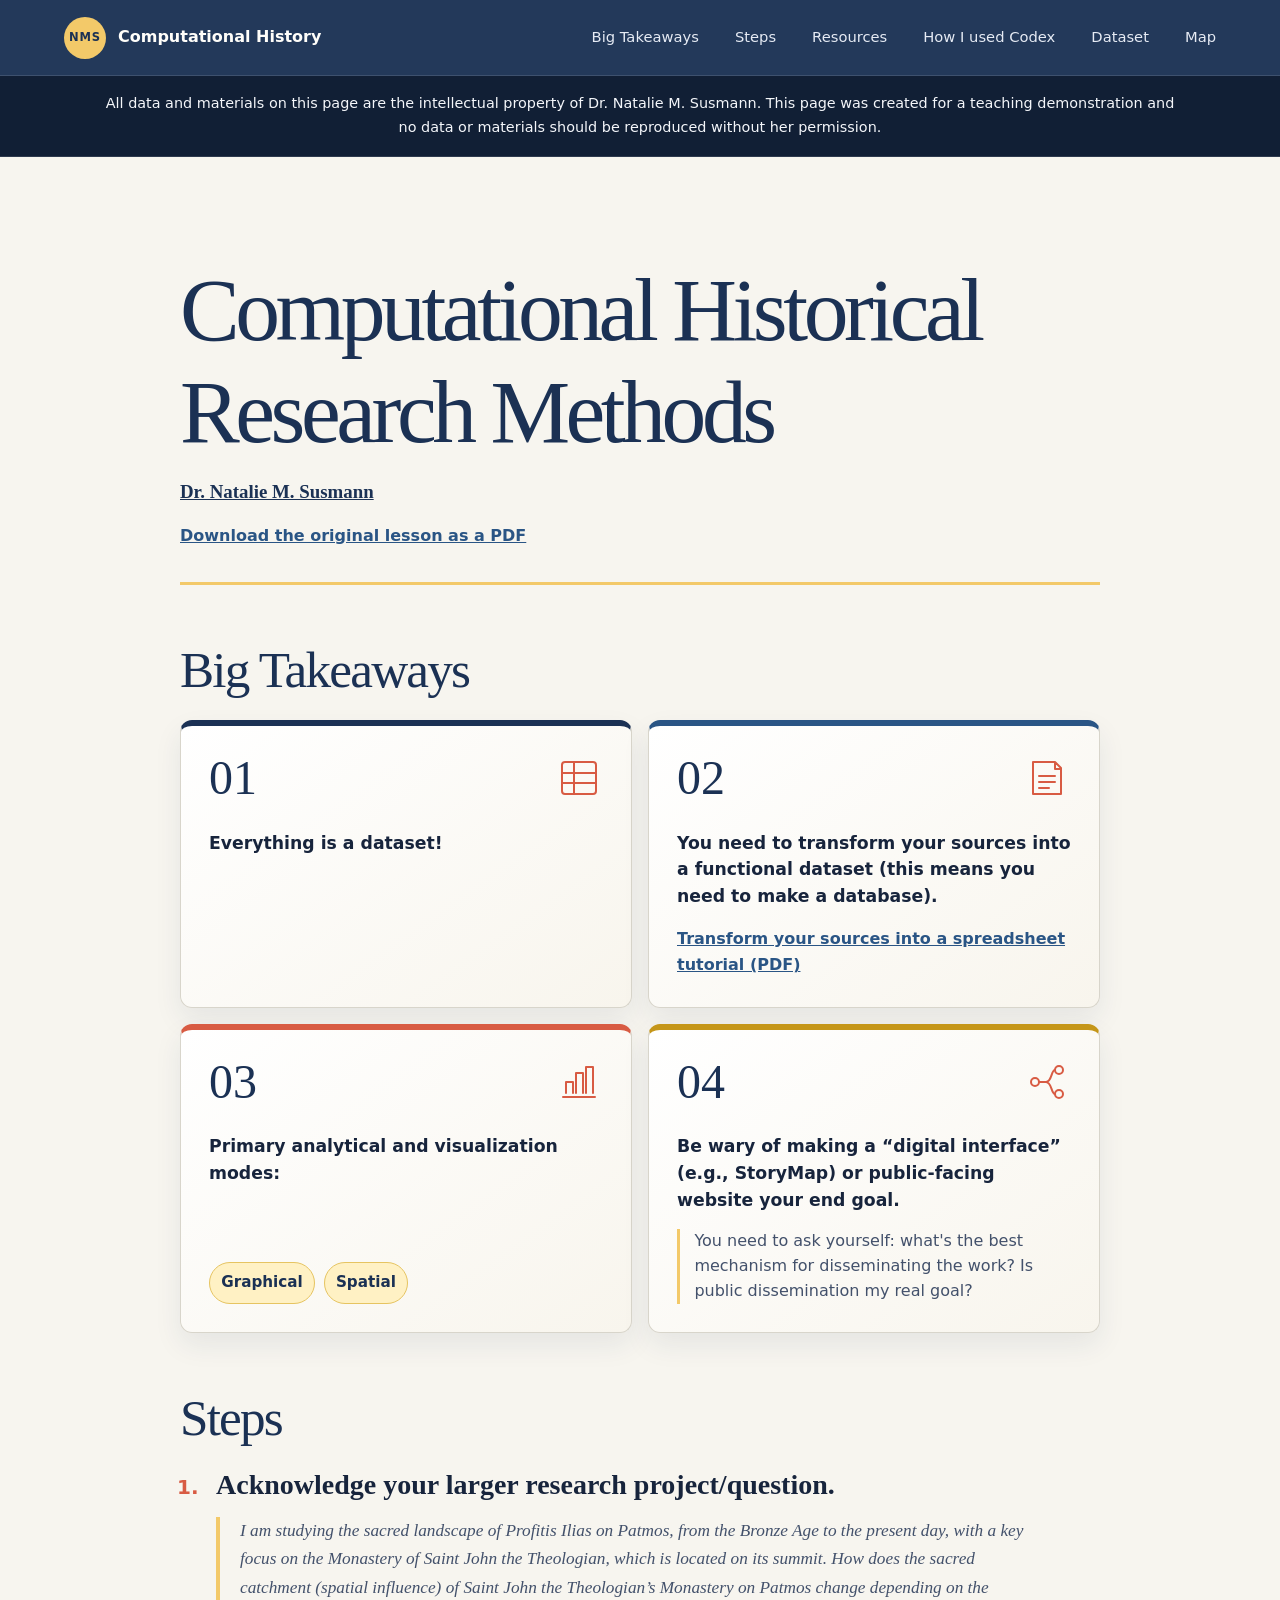
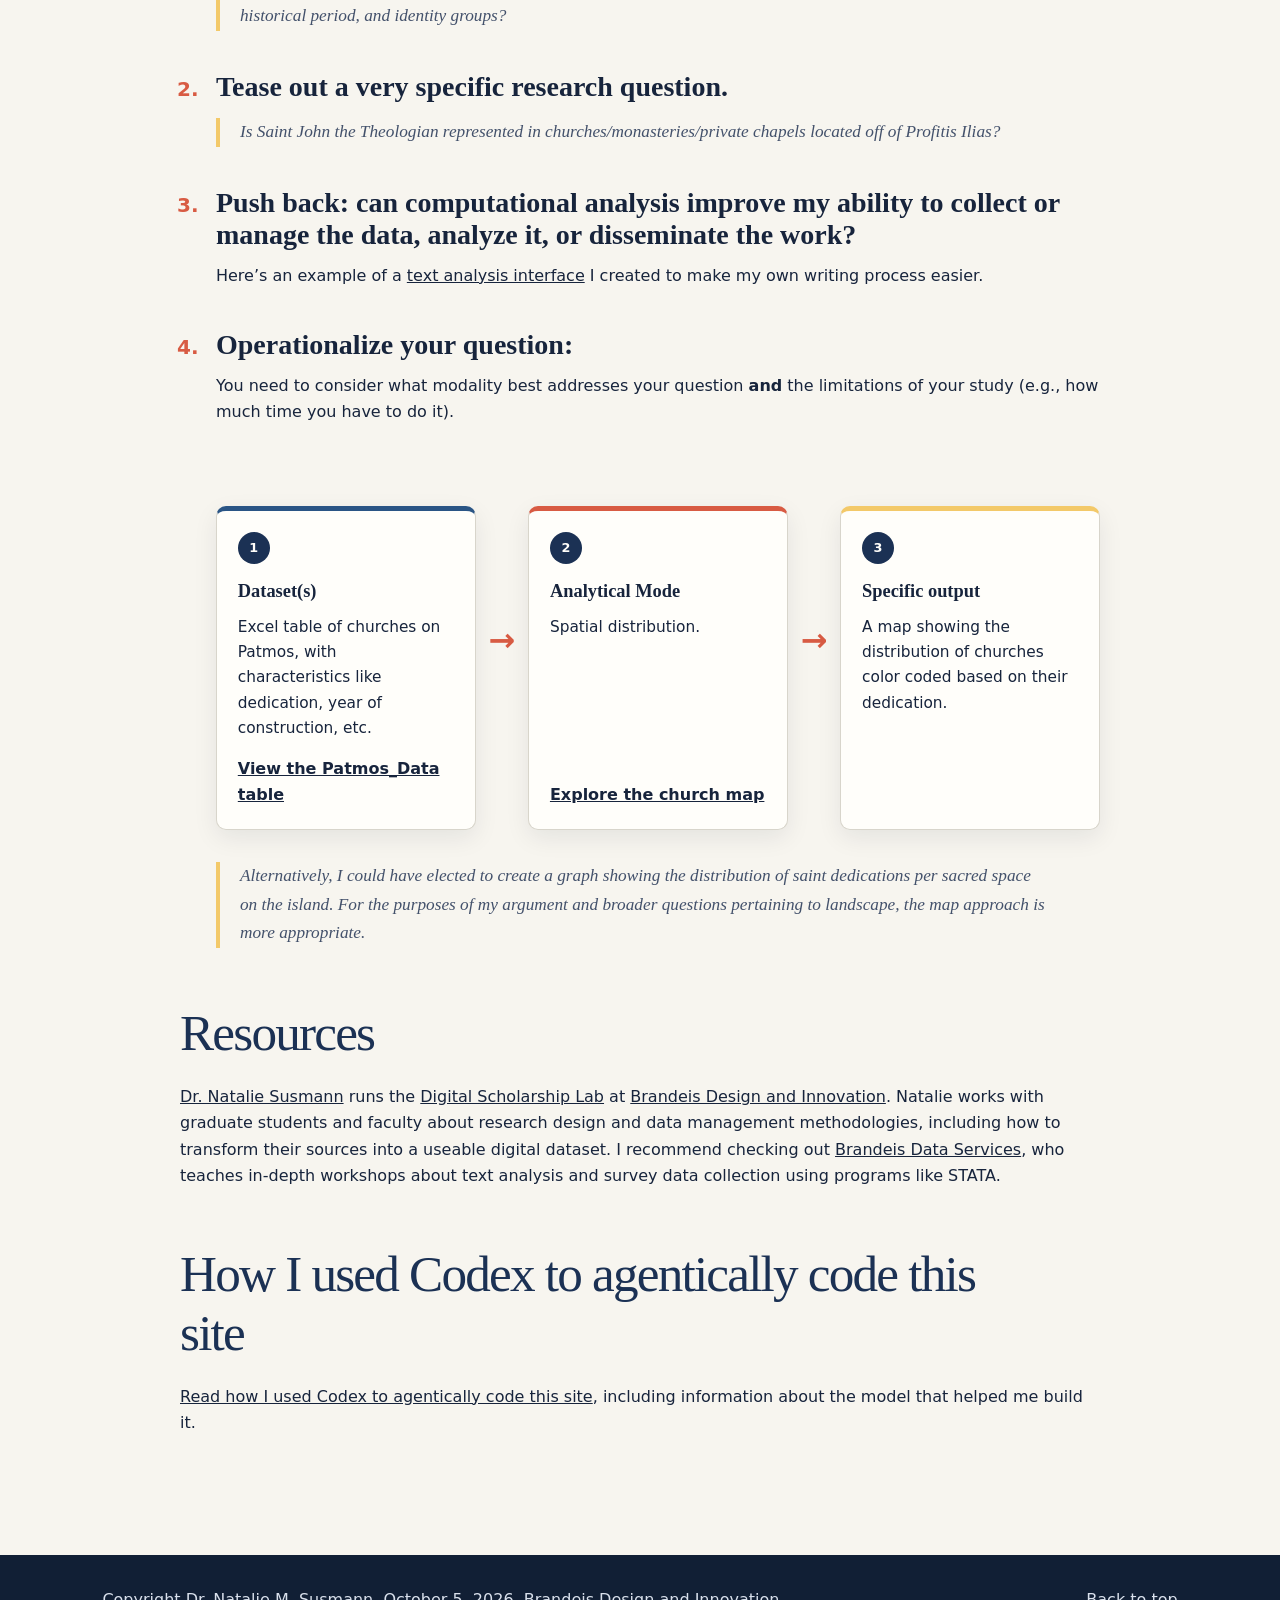
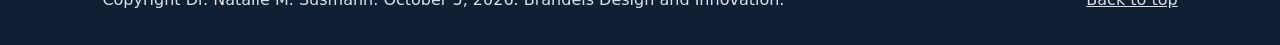
==== commit 490e14ff: "Make big takeaways more graphical" ====
--- a/index.html
+++ b/index.html
@@ -50,25 +50,61 @@
 
         <section id="takeaways" aria-labelledby="takeaways-title">
           <h2 id="takeaways-title">Big Takeaways</h2>
-          <ol class="plain-list numbered-takeaways">
-            <li>Everything is a dataset!</li>
-            <li>
-              You need to transform your sources into a functional dataset (this means you need to make a database).
-              <ul class="resource-list">
-                <li><a href="data/DSH_Tutorial_Spreadsheet.pdf">Transform your sources into a spreadsheet tutorial</a> (PDF)</li>
-              </ul>
-            </li>
-            <li>
-              Primary analytical and visualization modes:
-              <ul>
+          <ol class="takeaway-cards">
+            <li class="takeaway-card">
+              <div class="takeaway-card-top" aria-hidden="true">
+                <span class="takeaway-card-number">01</span>
+                <svg class="takeaway-card-icon" viewBox="0 0 48 48" focusable="false">
+                  <rect x="7" y="8" width="34" height="32" rx="3"></rect>
+                  <path d="M7 19h34M7 29h34M19 8v32"></path>
+                </svg>
+              </div>
+              <p class="takeaway-card-text">Everything is a dataset!</p>
+            </li>
+            <li class="takeaway-card">
+              <div class="takeaway-card-top" aria-hidden="true">
+                <span class="takeaway-card-number">02</span>
+                <svg class="takeaway-card-icon" viewBox="0 0 48 48" focusable="false">
+                  <path d="M10 8h22l6 6v26H10zM32 8v7h6M16 22h16M16 28h16M16 34h10"></path>
+                </svg>
+              </div>
+              <p class="takeaway-card-text">
+                You need to transform your sources into a functional dataset (this means you need to make a database).
+              </p>
+              <a class="takeaway-card-link" href="data/DSH_Tutorial_Spreadsheet.pdf">
+                Transform your sources into a spreadsheet tutorial (PDF)
+              </a>
+            </li>
+            <li class="takeaway-card">
+              <div class="takeaway-card-top" aria-hidden="true">
+                <span class="takeaway-card-number">03</span>
+                <svg class="takeaway-card-icon" viewBox="0 0 48 48" focusable="false">
+                  <path d="M8 39h32M11 35V24h7v11M21 35V15h7v20M31 35V9h7v26"></path>
+                </svg>
+              </div>
+              <p class="takeaway-card-text">Primary analytical and visualization modes:</p>
+              <ul class="takeaway-modes">
                 <li>Graphical</li>
                 <li>Spatial</li>
               </ul>
             </li>
-            <li>
-              Be wary of making a “digital interface” (e.g., StoryMap) or public-facing website your end goal.
-              You need to ask yourself: what's the best mechanism for disseminating the work? Is public
-              dissemination my real goal?
+            <li class="takeaway-card">
+              <div class="takeaway-card-top" aria-hidden="true">
+                <span class="takeaway-card-number">04</span>
+                <svg class="takeaway-card-icon" viewBox="0 0 48 48" focusable="false">
+                  <circle cx="12" cy="24" r="4"></circle>
+                  <circle cx="36" cy="12" r="4"></circle>
+                  <circle cx="36" cy="36" r="4"></circle>
+                  <path d="M16 24h7c6 0 5-12 9-12M16 24h7c6 0 5 12 9 12"></path>
+                </svg>
+              </div>
+              <p class="takeaway-card-text">
+                Be wary of making a “digital interface” (e.g., StoryMap) or public-facing website your end goal.
+              </p>
+              <p class="takeaway-card-question">
+                You need to ask yourself: what's the best mechanism for disseminating the work? Is public
+                dissemination my real goal?
+              </p>
             </li>
           </ol>
         </section>
--- a/styles.css
+++ b/styles.css
@@ -366,6 +366,79 @@
 .plain-list ul { margin-top: 0.55rem; }
 .resource-list { padding-left: 1.25rem; }
 .resource-list li { margin: 0.25rem 0; }
+.takeaway-cards {
+  display: grid;
+  grid-template-columns: repeat(2, minmax(0, 1fr));
+  gap: 1rem;
+  margin: 0;
+  padding: 0;
+  list-style: none;
+}
+.takeaway-card {
+  display: flex;
+  flex-direction: column;
+  min-height: 250px;
+  margin: 0;
+  padding: clamp(1.25rem, 3vw, 1.75rem);
+  border: 1px solid var(--line);
+  border-top: 6px solid var(--navy);
+  border-radius: 12px;
+  background: linear-gradient(145deg, #ffffff 0%, #f8f5ed 100%);
+  box-shadow: 0 12px 28px rgba(27, 49, 84, 0.08);
+}
+.takeaway-card:nth-child(2) { border-top-color: var(--blue); }
+.takeaway-card:nth-child(3) { border-top-color: var(--coral); }
+.takeaway-card:nth-child(4) { border-top-color: #c59619; }
+.takeaway-card-top { display: flex; align-items: center; justify-content: space-between; margin-bottom: 1.7rem; }
+.takeaway-card-number {
+  color: var(--navy);
+  font-family: Georgia, "Times New Roman", serif;
+  font-size: clamp(2rem, 4vw, 3rem);
+  line-height: 1;
+}
+.takeaway-card-icon {
+  width: 48px;
+  height: 48px;
+  color: var(--coral);
+  fill: none;
+  stroke: currentColor;
+  stroke-width: 2;
+  stroke-linecap: round;
+  stroke-linejoin: round;
+}
+.takeaway-card-text { margin: 0; color: var(--ink); font-size: 1.08rem; font-weight: 700; line-height: 1.55; }
+.takeaway-card-link {
+  width: fit-content;
+  margin-top: auto;
+  padding-top: 1rem;
+  color: var(--blue);
+  font-weight: 800;
+}
+.takeaway-modes {
+  display: flex;
+  flex-wrap: wrap;
+  gap: 0.55rem;
+  margin: auto 0 0;
+  padding: 1.1rem 0 0;
+  list-style: none;
+}
+.takeaway-modes li {
+  margin: 0;
+  padding: 0.45rem 0.7rem;
+  color: var(--navy);
+  background: var(--gold-soft);
+  border: 1px solid #e6c461;
+  border-radius: 999px;
+  font-size: 0.95rem;
+  font-weight: 800;
+}
+.takeaway-card-question {
+  margin: 1rem 0 0;
+  padding-left: 0.9rem;
+  color: var(--ink-soft);
+  border-left: 3px solid var(--gold);
+  line-height: 1.55;
+}
 .lesson-steps > li { margin-bottom: 2.5rem; padding-left: 0.65rem; }
 .lesson-steps > li::marker { color: var(--coral); font-size: 1.25rem; font-weight: 900; }
 .source-example { max-width: 830px; margin: 1rem 0 0; padding-left: 1.25rem; border-left: 4px solid var(--gold); color: var(--ink-soft); font-family: Georgia, "Times New Roman", serif; font-size: 1.08rem; }
@@ -390,6 +463,9 @@
   .lesson-sheet { width: min(100% - 2rem, 920px); padding-top: 2.5rem; }
   .lesson-title { margin-bottom: 2.5rem; }
   .lesson-sheet section { margin-top: 2.5rem; }
+  .takeaway-cards { grid-template-columns: 1fr; }
+  .takeaway-card { min-height: auto; }
+  .takeaway-card-link, .takeaway-modes { margin-top: 1.2rem; }
   .operational-flow { grid-template-columns: 1fr; }
   .flow-arrow { transform: rotate(90deg); justify-self: center; }
 }
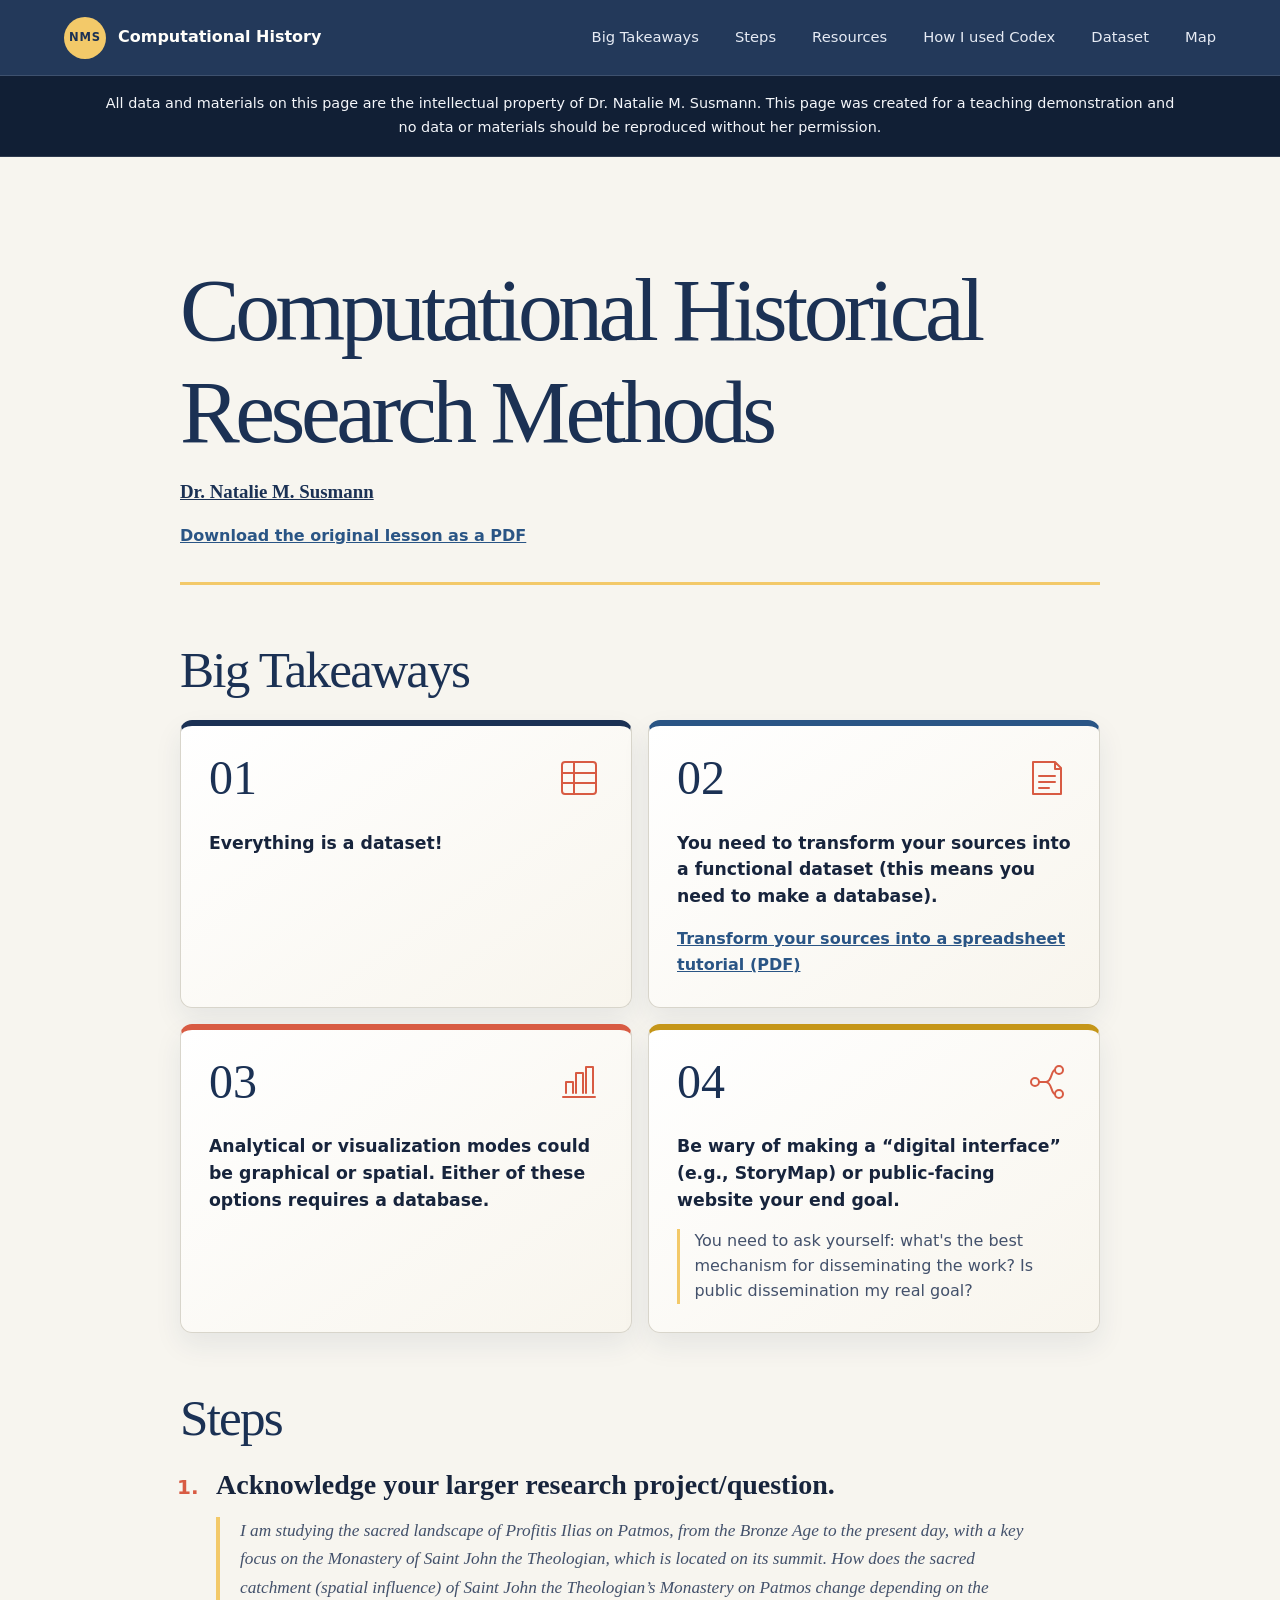
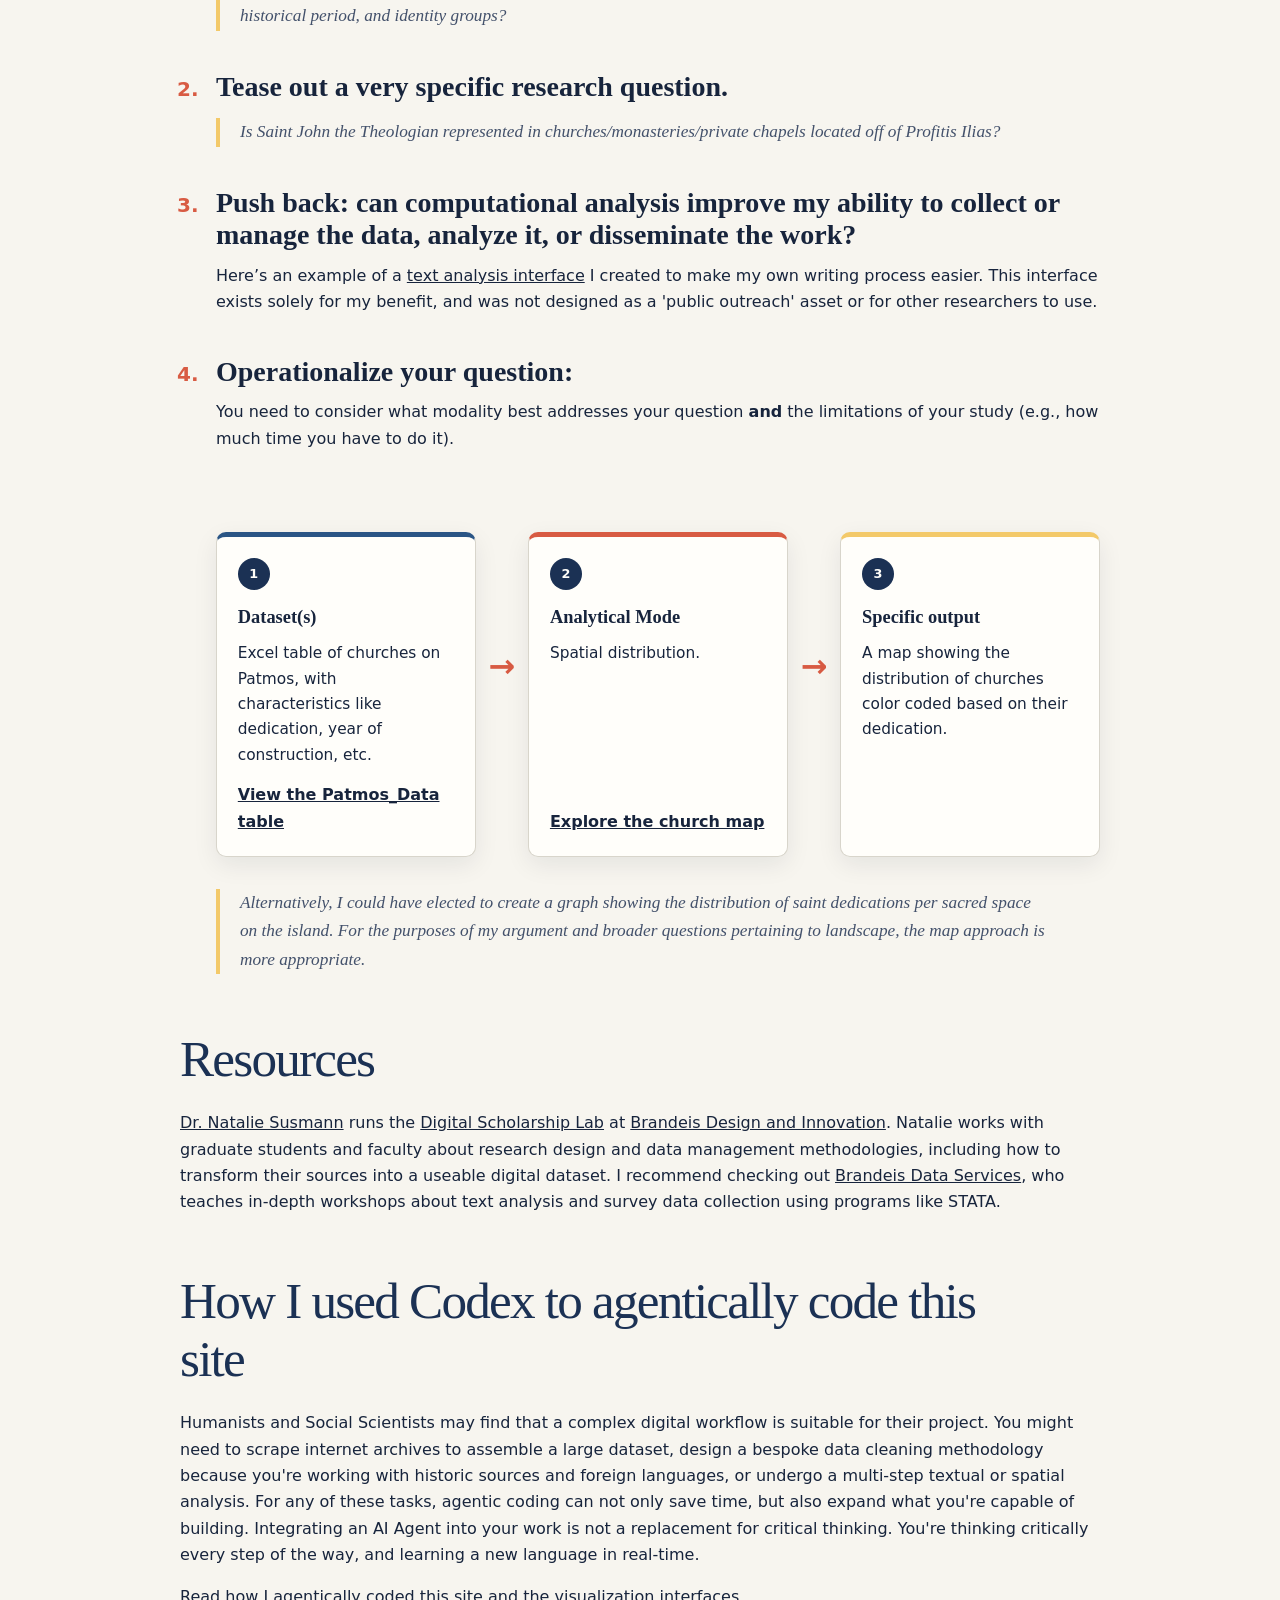
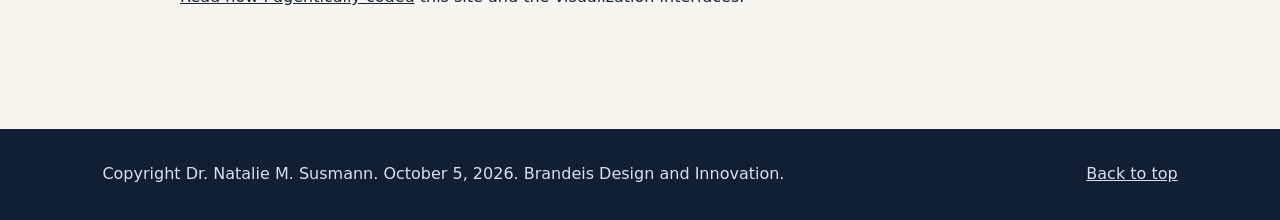
==== commit 7ead5aaa: "Expand agentic coding context and refresh transcript" ====
--- a/index.html
+++ b/index.html
@@ -10,7 +10,7 @@
       type="image/svg+xml"
       href="data:image/svg+xml,%3Csvg xmlns='http://www.w3.org/2000/svg' viewBox='0 0 64 64'%3E%3Crect width='64' height='64' rx='12' fill='%231b3154'/%3E%3Cpath d='M17 15h30v6H17zm0 14h30v6H17zm0 14h20v6H17z' fill='%23f3c969'/%3E%3Ccircle cx='46' cy='46' r='8' fill='%23d85b43'/%3E%3C/svg%3E"
     />
-    <link rel="stylesheet" href="styles.css" />
+    <link rel="stylesheet" href="styles.css?v=20261006" />
   </head>
   <body class="lesson-page">
     <a class="skip-link" href="#content">Skip to main content</a>
@@ -82,11 +82,10 @@
                   <path d="M8 39h32M11 35V24h7v11M21 35V15h7v20M31 35V9h7v26"></path>
                 </svg>
               </div>
-              <p class="takeaway-card-text">Primary analytical and visualization modes:</p>
-              <ul class="takeaway-modes">
-                <li>Graphical</li>
-                <li>Spatial</li>
-              </ul>
+              <p class="takeaway-card-text">
+                Analytical or visualization modes could be graphical or spatial. Either of these options requires a
+                database.
+              </p>
             </li>
             <li class="takeaway-card">
               <div class="takeaway-card-top" aria-hidden="true">
@@ -136,6 +135,8 @@
                 Here’s an example of a
                 <a href="https://nsusmann.github.io/patmos_public_tourism/">text analysis interface</a>
                 I created to make my own writing process easier.
+                This interface exists solely for my benefit, and was not designed as a 'public outreach' asset or for
+                other researchers to use.
               </p>
             </li>
 
@@ -192,8 +193,16 @@
         <section id="how-i-made-this-site" aria-labelledby="how-i-made-title">
           <h2 id="how-i-made-title">How I used Codex to agentically code this site</h2>
           <p>
-            <a href="how-i-made-this-site.html">Read how I used Codex to agentically code this site</a>, including
-            information about the model that helped me build it.
+            Humanists and Social Scientists may find that a complex digital workflow is suitable for their project.
+            You might need to scrape internet archives to assemble a large dataset, design a bespoke data cleaning
+            methodology because you're working with historic sources and foreign languages, or undergo a multi-step
+            textual or spatial analysis. For any of these tasks, agentic coding can not only save time, but also expand
+            what you're capable of building. Integrating an AI Agent into your work is not a replacement for critical
+            thinking. You're thinking critically every step of the way, and learning a new language in real-time.
+          </p>
+          <p>
+            <a href="how-i-made-this-site.html">Read how I agentically coded</a> this site and the visualization
+            interfaces.
           </p>
         </section>
       </article>
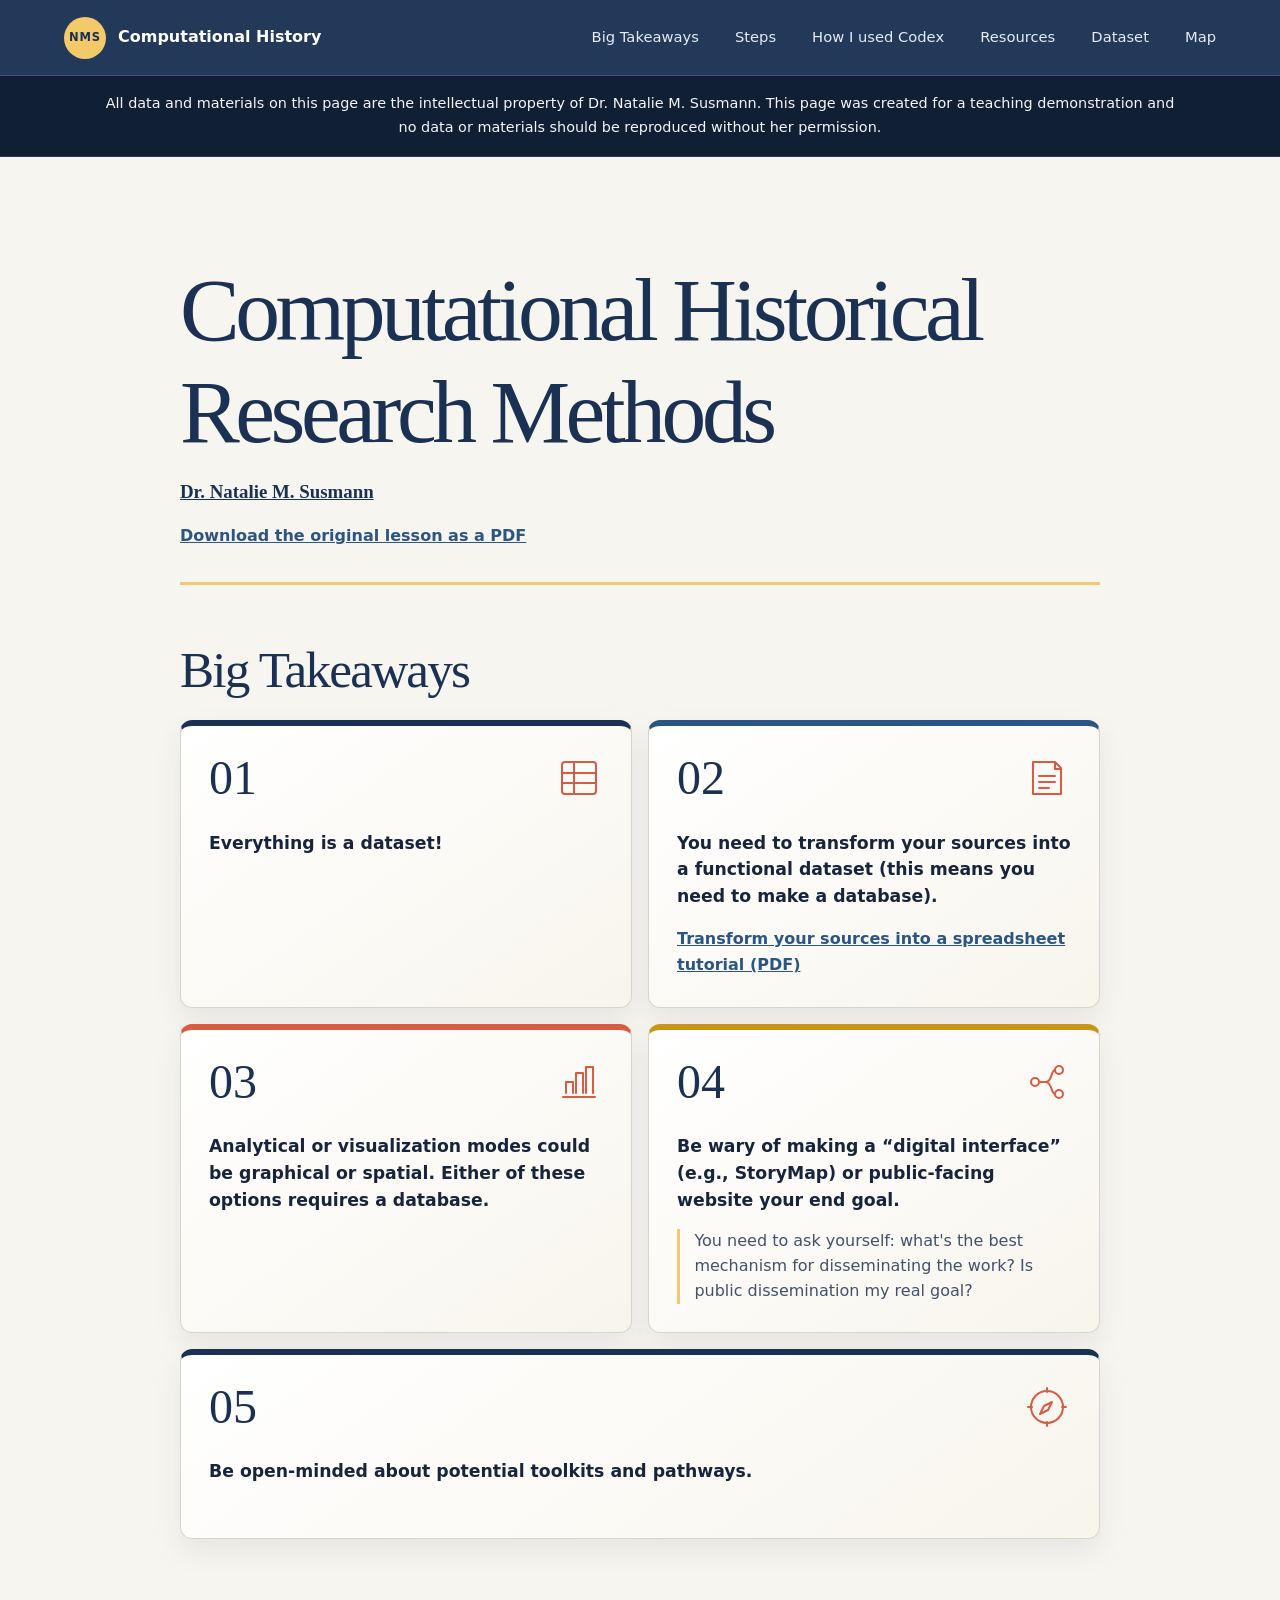
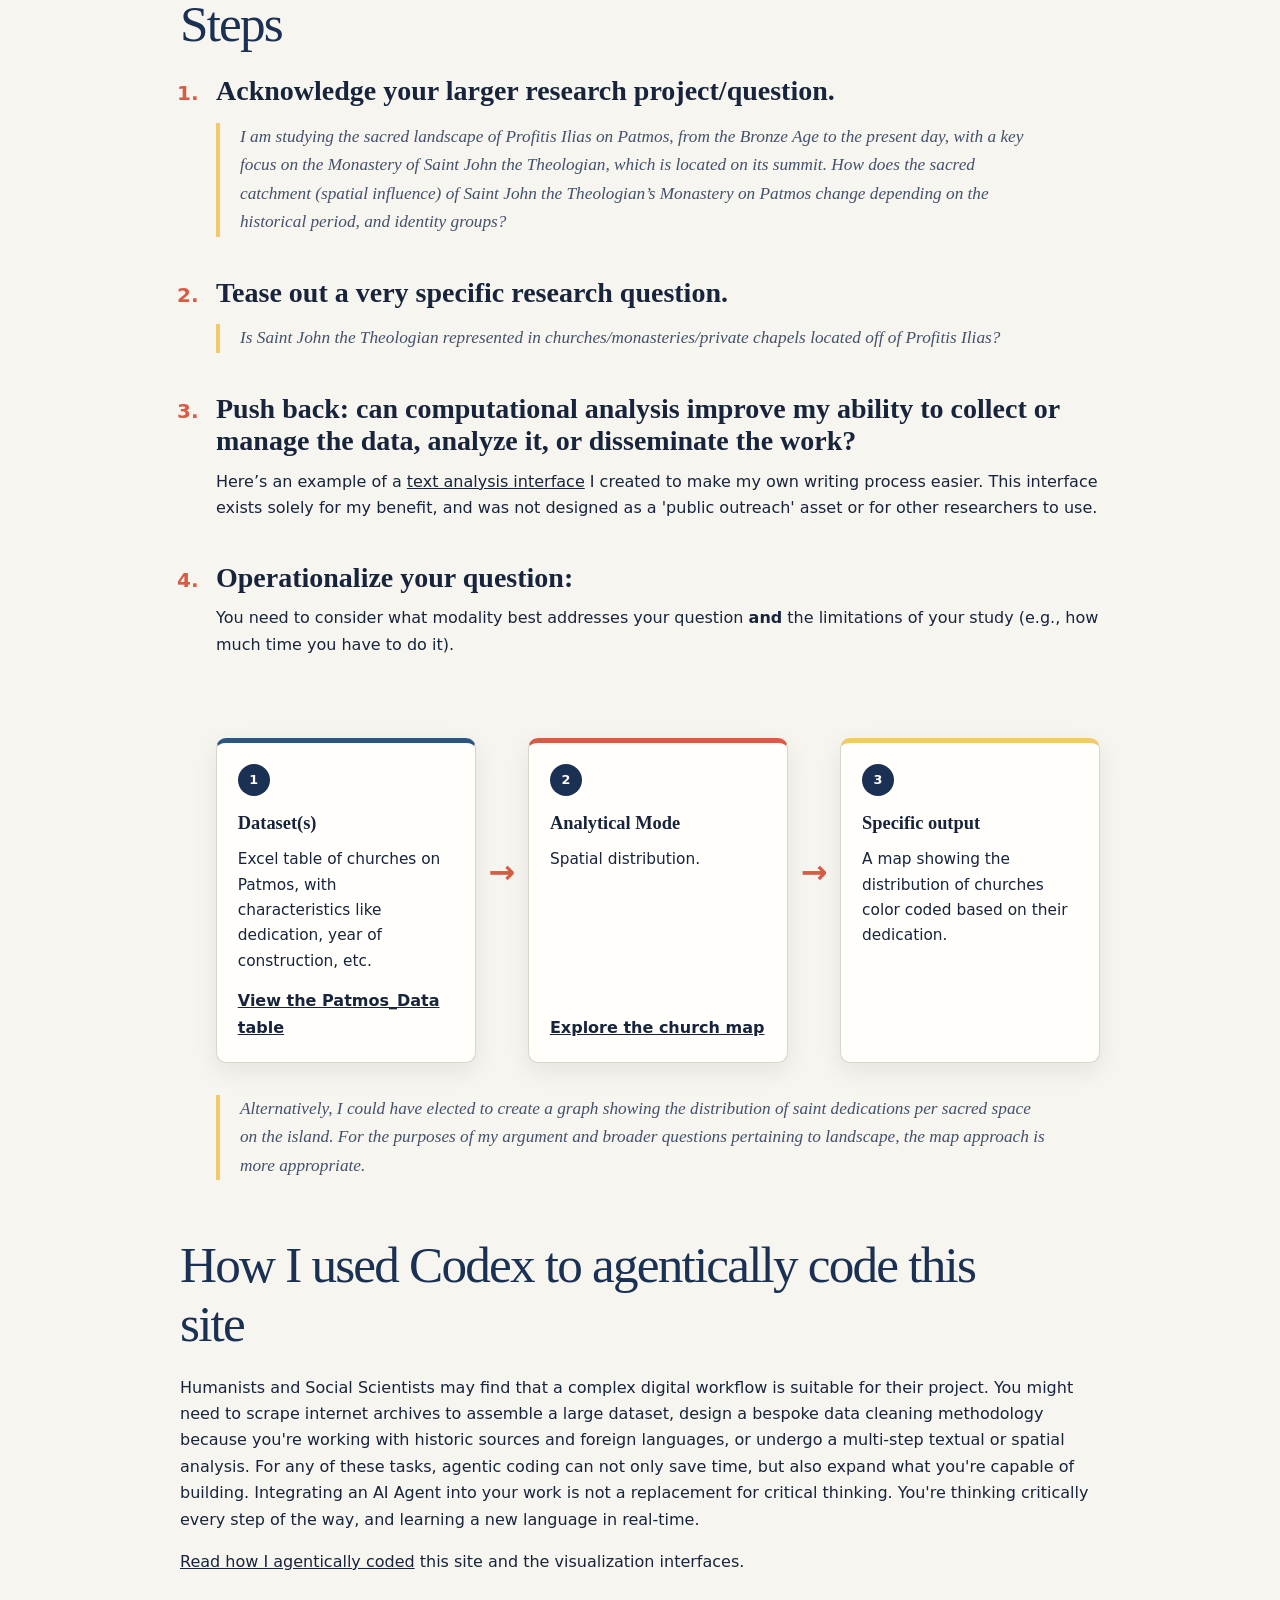
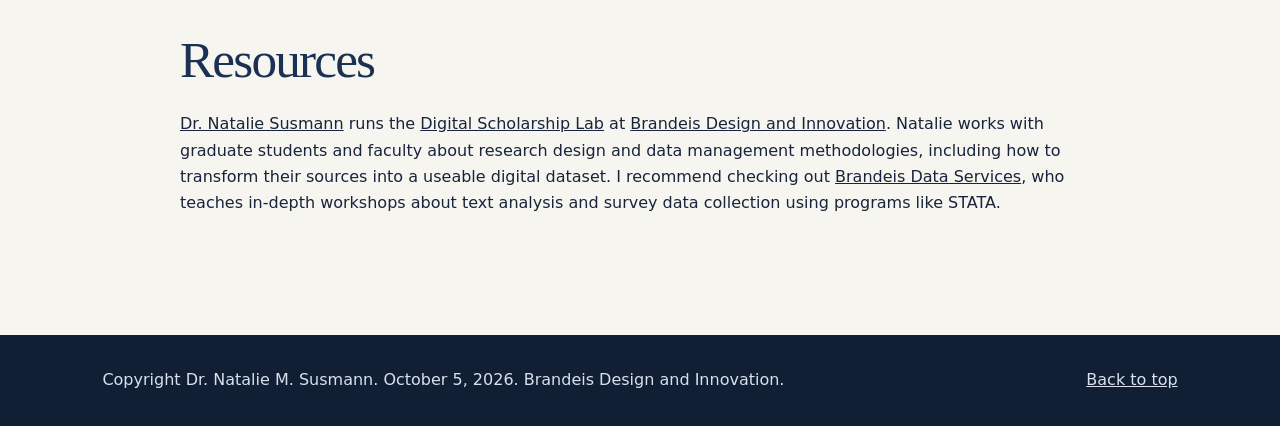
==== commit 650c1d21: "Add methodology footnote and fifth takeaway" ====
--- a/index.html
+++ b/index.html
@@ -23,8 +23,8 @@
       <nav aria-label="Page sections">
         <a href="#takeaways">Big Takeaways</a>
         <a href="#steps">Steps</a>
+        <a href="how-i-made-this-site.html">How I used Codex</a>
         <a href="#resources">Resources</a>
-        <a href="how-i-made-this-site.html">How I used Codex</a>
         <a href="dataset.html">Dataset</a>
         <a href="map.html">Map</a>
       </nav>
@@ -104,6 +104,16 @@
                 You need to ask yourself: what's the best mechanism for disseminating the work? Is public
                 dissemination my real goal?
               </p>
+            </li>
+            <li class="takeaway-card takeaway-card-wide">
+              <div class="takeaway-card-top" aria-hidden="true">
+                <span class="takeaway-card-number">05</span>
+                <svg class="takeaway-card-icon" viewBox="0 0 48 48" focusable="false">
+                  <circle cx="24" cy="24" r="16"></circle>
+                  <path d="M29 19l-4 8-8 4 4-8zM24 5v4M24 39v4M5 24h4M39 24h4"></path>
+                </svg>
+              </div>
+              <p class="takeaway-card-text">Be open-minded about potential toolkits and pathways.</p>
             </li>
           </ol>
         </section>
@@ -177,6 +187,22 @@
           </ol>
         </section>
 
+        <section id="how-i-made-this-site" aria-labelledby="how-i-made-title">
+          <h2 id="how-i-made-title">How I used Codex to agentically code this site</h2>
+          <p>
+            Humanists and Social Scientists may find that a complex digital workflow is suitable for their project.
+            You might need to scrape internet archives to assemble a large dataset, design a bespoke data cleaning
+            methodology because you're working with historic sources and foreign languages, or undergo a multi-step
+            textual or spatial analysis. For any of these tasks, agentic coding can not only save time, but also expand
+            what you're capable of building. Integrating an AI Agent into your work is not a replacement for critical
+            thinking. You're thinking critically every step of the way, and learning a new language in real-time.
+          </p>
+          <p>
+            <a href="how-i-made-this-site.html">Read how I agentically coded</a> this site and the visualization
+            interfaces.
+          </p>
+        </section>
+
         <section id="resources" aria-labelledby="resources-title">
           <h2 id="resources-title">Resources</h2>
           <p>
@@ -189,22 +215,6 @@
             workshops about text analysis and survey data collection using programs like STATA.
           </p>
         </section>
-
-        <section id="how-i-made-this-site" aria-labelledby="how-i-made-title">
-          <h2 id="how-i-made-title">How I used Codex to agentically code this site</h2>
-          <p>
-            Humanists and Social Scientists may find that a complex digital workflow is suitable for their project.
-            You might need to scrape internet archives to assemble a large dataset, design a bespoke data cleaning
-            methodology because you're working with historic sources and foreign languages, or undergo a multi-step
-            textual or spatial analysis. For any of these tasks, agentic coding can not only save time, but also expand
-            what you're capable of building. Integrating an AI Agent into your work is not a replacement for critical
-            thinking. You're thinking critically every step of the way, and learning a new language in real-time.
-          </p>
-          <p>
-            <a href="how-i-made-this-site.html">Read how I agentically coded</a> this site and the visualization
-            interfaces.
-          </p>
-        </section>
       </article>
     </main>
 
--- a/styles.css
+++ b/styles.css
@@ -389,6 +389,7 @@
 .takeaway-card:nth-child(2) { border-top-color: var(--blue); }
 .takeaway-card:nth-child(3) { border-top-color: var(--coral); }
 .takeaway-card:nth-child(4) { border-top-color: #c59619; }
+.takeaway-card-wide { grid-column: 1 / -1; min-height: 190px; }
 .takeaway-card-top { display: flex; align-items: center; justify-content: space-between; margin-bottom: 1.7rem; }
 .takeaway-card-number {
   color: var(--navy);
@@ -457,6 +458,17 @@
 .process-page .lesson-sheet > p, .process-page .lesson-sheet li { font-size: 1.06rem; }
 .process-page .lesson-sheet ol { padding-left: 1.6rem; }
 .process-page .lesson-sheet li { margin-bottom: 1.2rem; padding-left: 0.35rem; }
+.footnote-ref { margin-left: 0.1rem; font-size: 0.72em; line-height: 0; }
+.footnote-ref a { color: var(--coral); font-weight: 850; text-decoration: none; }
+.footnote-section {
+  margin: 1.75rem 0 2.5rem;
+  padding-top: 1rem;
+  color: var(--ink-soft);
+  border-top: 1px solid var(--line);
+}
+.process-page .footnote-section p { margin: 0; font-size: 0.94rem; line-height: 1.65; }
+.footnote-number { color: var(--coral); font-weight: 850; }
+.footnote-back { margin-left: 0.35rem; font-weight: 750; white-space: nowrap; }
 .model-note { margin-top: 2rem; padding-top: 1.25rem; border-top: 1px solid var(--line); color: var(--ink-soft); }
 
 @media (max-width: 560px) {
@@ -465,6 +477,7 @@
   .lesson-sheet section { margin-top: 2.5rem; }
   .takeaway-cards { grid-template-columns: 1fr; }
   .takeaway-card { min-height: auto; }
+  .takeaway-card-wide { grid-column: auto; }
   .takeaway-card-link, .takeaway-modes { margin-top: 1.2rem; }
   .operational-flow { grid-template-columns: 1fr; }
   .flow-arrow { transform: rotate(90deg); justify-self: center; }
